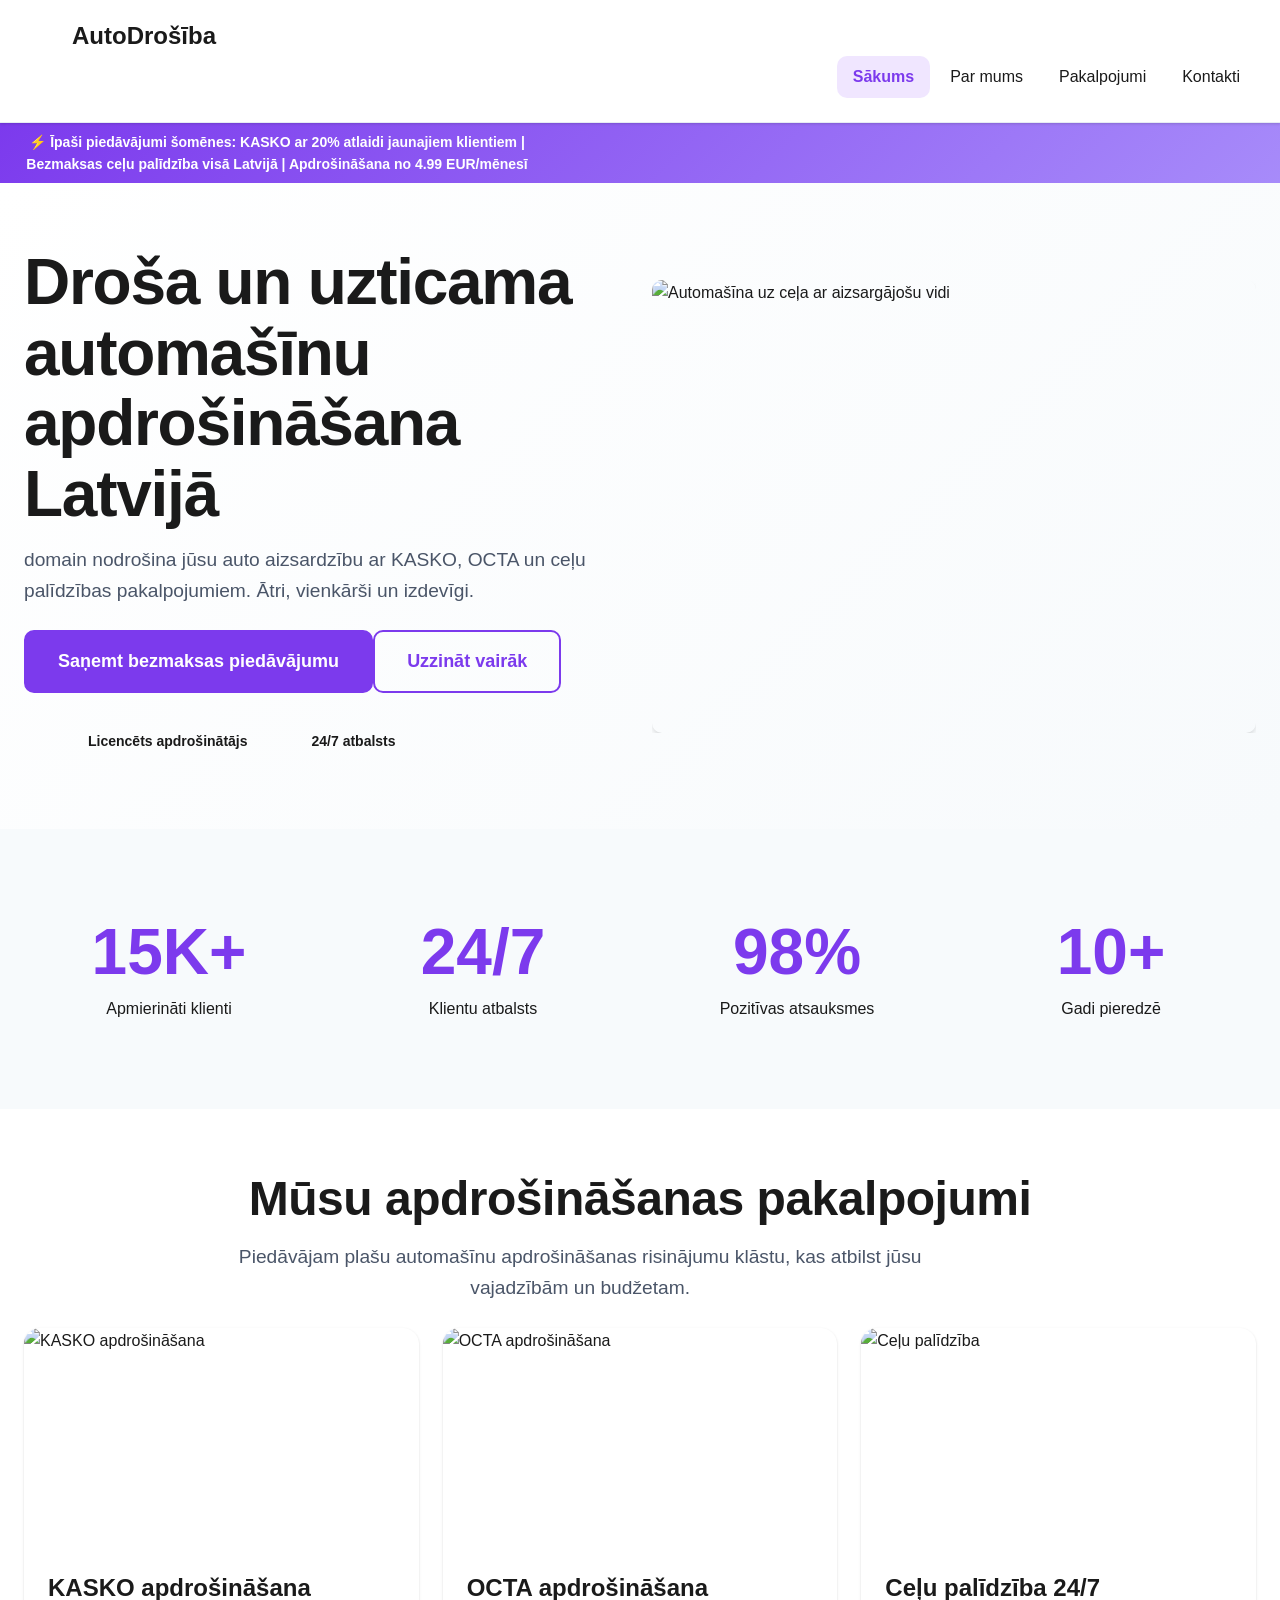
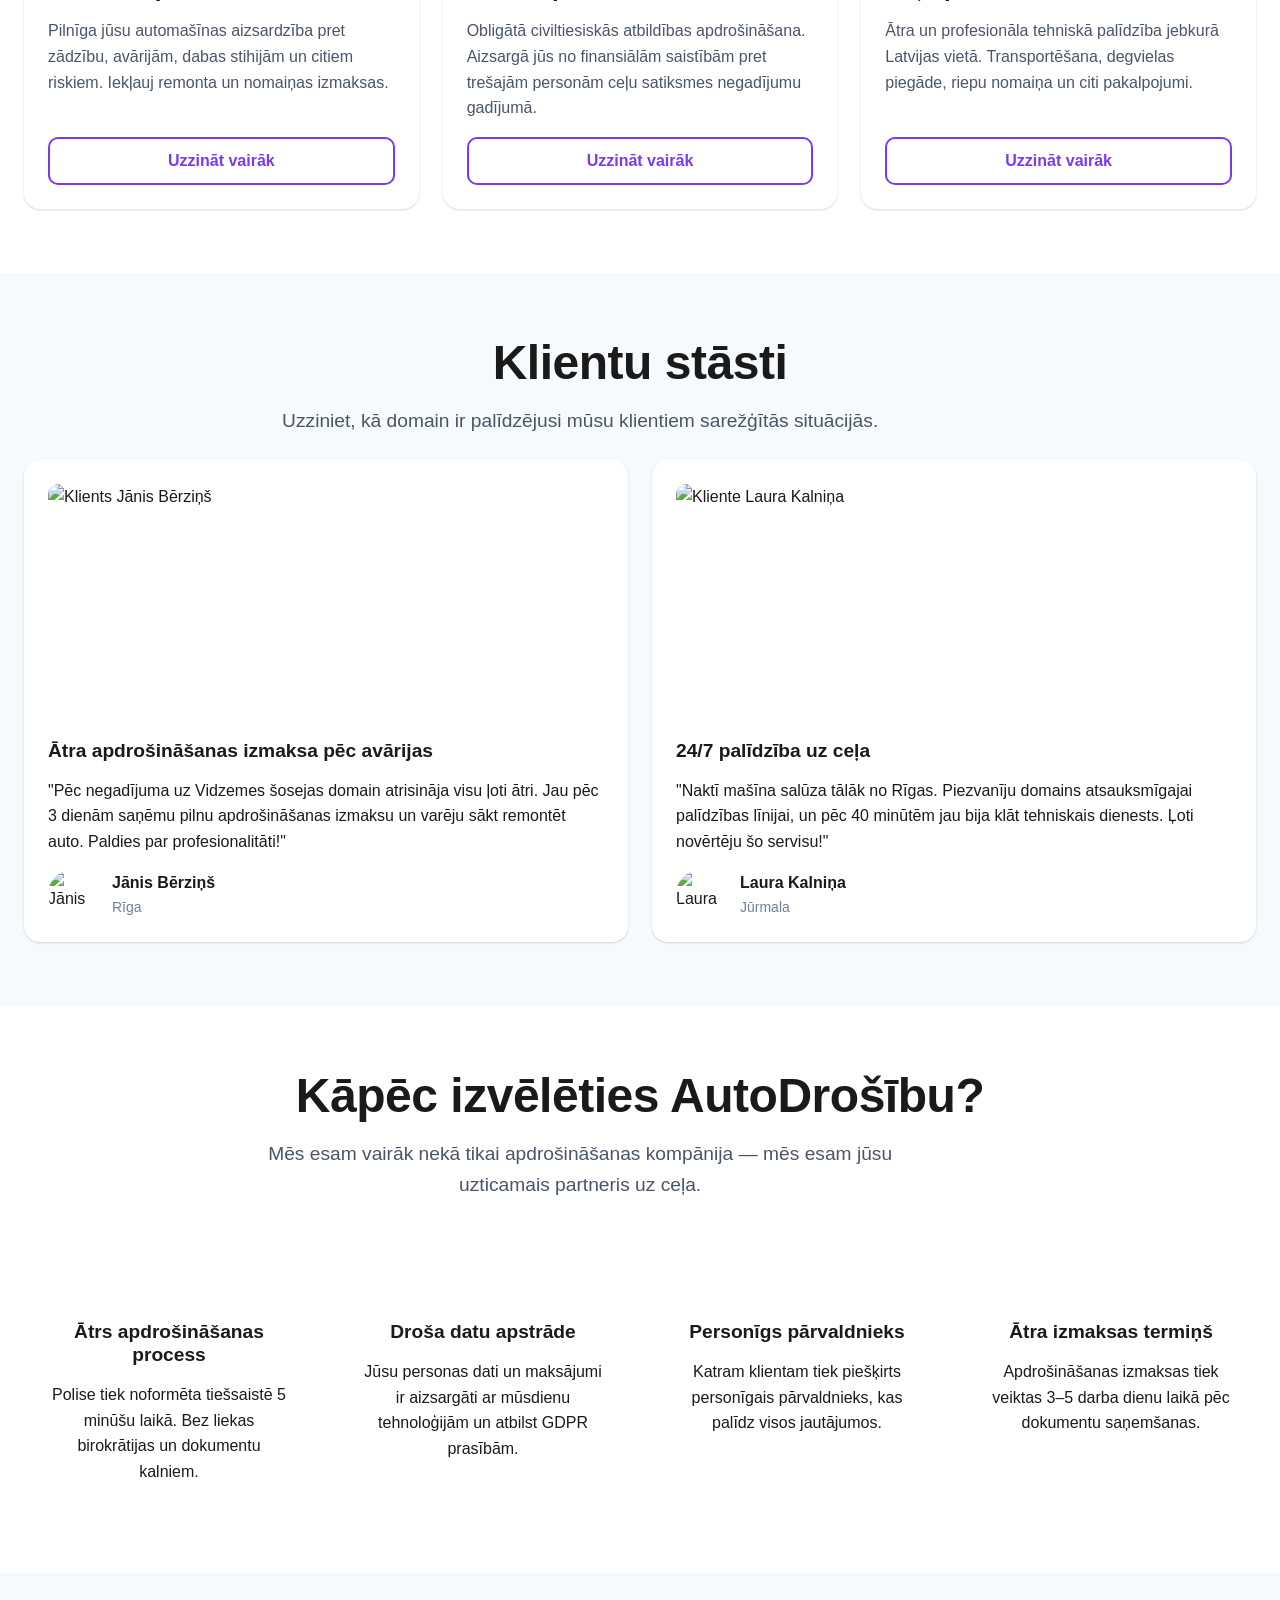
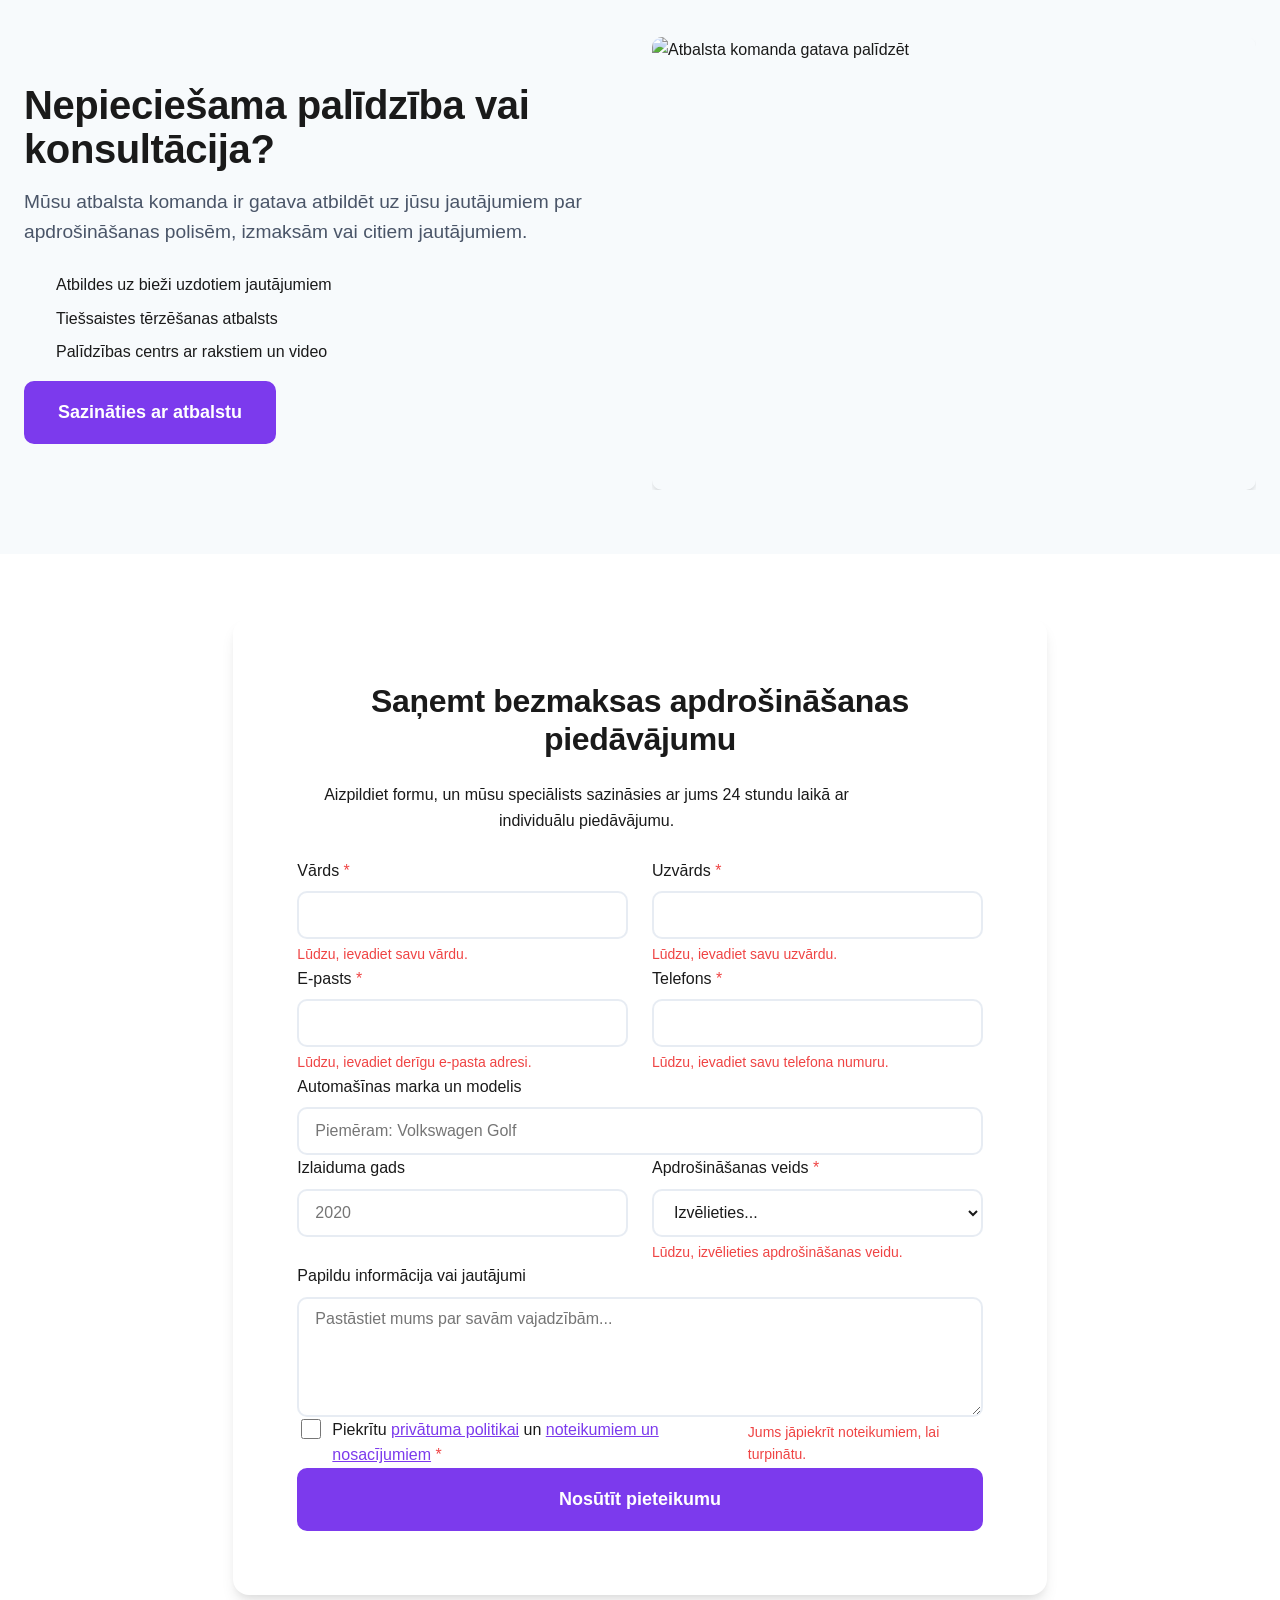
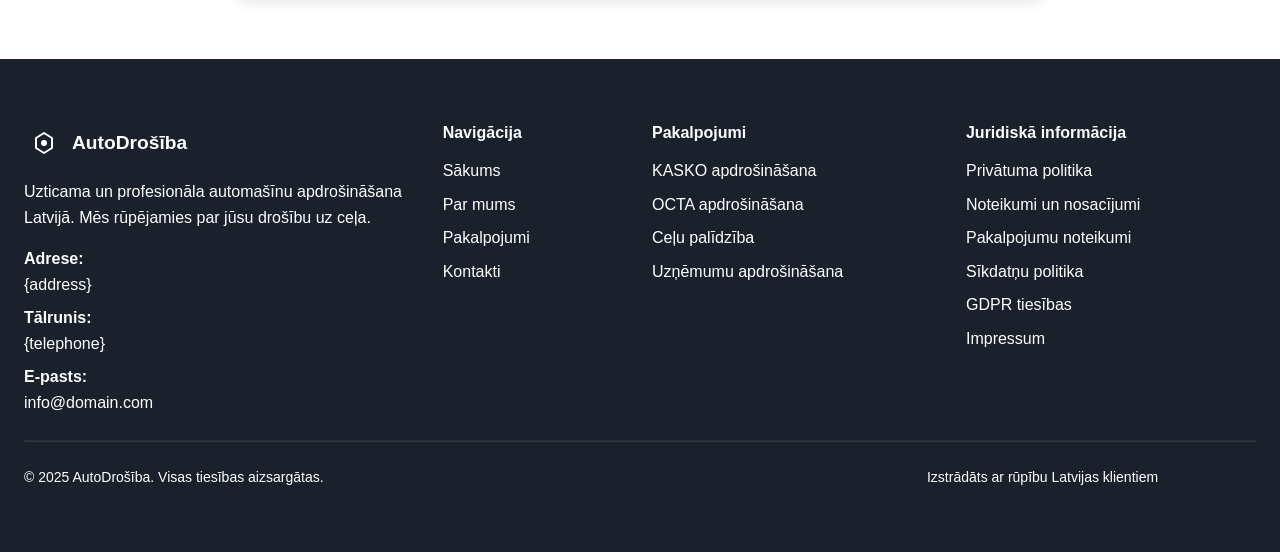
==== index.html @ 706413a0 "Initial commit: Batch msgbatch_0112CiEfnzhgPLQCDSbj4TGA results" ====
<!doctype html>
<html lang="lv">
 <head>
  <meta charset="UTF-8">
  <meta name="viewport" content="width=device-width, initial-scale=1.0">
  <title>domain - Automašīnu apdrošināšana Latvijā | Labākās cenas un aizsardzība</title>
  <meta name="description" content="domain piedāvā visaptverošu automašīnu apdrošināšanu Latvijā. KASKO, OCTA un ceļu palīdzība ar labākajiem nosacījumiem. Ātri un vienkārši.">
  <link rel="canonical" href="https://domain.com/">
  <meta property="og:title" content="domain - Automašīnu apdrošināšana Latvijā">
  <meta property="og:description" content="domain piedāvā visaptverošu automašīnu apdrošināšanu Latvijā. KASKO, OCTA un ceļu palīdzība ar labākajiem nosacījumiem.">
  <meta property="og:type" content="website">
  <meta property="og:url" content="https://domain.com/">
  <meta property="og:image" content="https://images.unsplash.com/photo-1449965408869-eaa3f722e40d?w=1200&amp;h=630&amp;fit=crop">
  <link rel="stylesheet" href="style.css">
  <link rel="icon" type="image/png" href="/favicon.png">
  <link rel="apple-touch-icon" href="/apple-touch-icon.png">
 </head>
 <body>
  <header>
   <nav class="navbar navbar-expand-md sticky-top bg-white border-bottom" aria-label="Galvenā navigācija">
    <div class="container-fluid">
     <a class="navbar-brand d-flex align-items-center" href="/"> 
      <svg width="40" height="40" viewBox="0 0 40 40" fill="none" xmlns="http://www.w3.org/2000/svg" aria-hidden="true">
       <rect width="40" height="40" rx="8" fill="var(--primary)" /> <path d="M20 10L28 15V25L20 30L12 25V15L20 10Z" stroke="white" stroke-width="2" stroke-linejoin="round" /> <circle cx="20" cy="20" r="3" fill="white" />
      </svg> 
      <span class="ms-2 fw-bold">AutoDrošība</span> 
     </a> <a href="#pieteikuma-forma" class="btn btn-primary d-md-none order-md-3 ms-2">Saņemt piedāvājumu</a>
     <button class="navbar-toggler" type="button" data-bs-toggle="collapse" data-bs-target="#navbarNav" aria-controls="navbarNav" aria-expanded="false" aria-label="Pārslēgt navigāciju"><span class="navbar-toggler-icon"></span></button>
     <div class="collapse navbar-collapse" id="navbarNav">
      <ul class="navbar-nav ms-auto">
       <li class="nav-item"><a class="nav-link" href="/" aria-current="page">Sākums</a></li>
       <li class="nav-item"><a class="nav-link" href="about.html">Par mums</a></li>
       <li class="nav-item"><a class="nav-link" href="services.html">Pakalpojumi</a></li>
       <li class="nav-item"><a class="nav-link" href="contact.html">Kontakti</a></li>
      </ul>
      <a href="#pieteikuma-forma" class="btn btn-primary ms-md-3 d-none d-md-inline-block">Saņemt piedāvājumu</a>
     </div>
    </div>
   </nav>
  </header>
  <main>
   <section class="promo-banner py-2 text-center">
    <div class="container-fluid">
     <div class="marquee-wrapper">
      <p class="mb-0 small fw-semibold">⚡ Īpaši piedāvājumi šomēnes: KASKO ar 20% atlaidi jaunajiem klientiem | Bezmaksas ceļu palīdzība visā Latvijā | Apdrošināšana no 4.99 EUR/mēnesī</p>
     </div>
    </div>
   </section>
   <section class="hero-section py-4 py-md-5">
    <div class="container">
     <div class="row align-items-center g-4">
      <div class="col-lg-6" data-aos="fade-right">
       <h1 class="display-4 fw-bold mb-3">Droša un uzticama automašīnu apdrošināšana Latvijā</h1>
       <p class="lead mb-4">domain nodrošina jūsu auto aizsardzību ar KASKO, OCTA un ceļu palīdzības pakalpojumiem. Ātri, vienkārši un izdevīgi.</p>
       <div class="d-flex flex-wrap gap-3">
        <a href="#pieteikuma-forma" class="btn btn-primary btn-lg">Saņemt bezmaksas piedāvājumu</a> <a href="services.html" class="btn btn-outline-primary btn-lg">Uzzināt vairāk</a>
       </div>
       <div class="mt-4 d-flex flex-wrap gap-4 align-items-center">
        <div class="trust-badge-item">
         <div class="ratio ratio-1x1 d-inline-block" style="width: 48px;">
          <svg viewBox="0 0 48 48" fill="none" xmlns="http://www.w3.org/2000/svg">
           <circle cx="24" cy="24" r="22" stroke="var(--accent)" stroke-width="3" /> <path d="M16 24L21 29L32 18" stroke="var(--accent)" stroke-width="3" stroke-linecap="round" stroke-linejoin="round" />
          </svg>
         </div>
         <span class="ms-2 small fw-semibold">Licencēts apdrošinātājs</span>
        </div>
        <div class="trust-badge-item">
         <div class="ratio ratio-1x1 d-inline-block" style="width: 48px;">
          <svg viewBox="0 0 48 48" fill="none" xmlns="http://www.w3.org/2000/svg">
           <rect x="10" y="14" width="28" height="20" rx="2" stroke="var(--accent)" stroke-width="3" /> <path d="M18 14V10C18 7.79086 19.7909 6 22 6H26C28.2091 6 30 7.79086 30 10V14" stroke="var(--accent)" stroke-width="3" /> <circle cx="24" cy="24" r="3" fill="var(--accent)" />
          </svg>
         </div>
         <span class="ms-2 small fw-semibold">24/7 atbalsts</span>
        </div>
       </div>
      </div>
      <div class="col-lg-6" data-aos="fade-left">
       <div class="ratio ratio-4x3">
        <img src="https://images.unsplash.com/photo-1449965408869-eaa3f722e40d?w=800&amp;h=600&amp;fit=crop&amp;q=80" alt="Automašīna uz ceļa ar aizsargājošu vidi" class="img-fluid rounded shadow" loading="eager" width="800" height="600">
       </div>
      </div>
     </div>
    </div>
   </section>
   <section class="trust-section py-4 py-md-5 bg-light">
    <div class="container">
     <div class="row text-center g-4">
      <div class="col-6 col-md-3" data-aos="fade-up" data-aos-delay="0">
       <div class="trust-stat">
        <div class="display-4 fw-bold text-primary mb-2">15K+</div>
        <p class="mb-0">Apmierināti klienti</p>
       </div>
      </div>
      <div class="col-6 col-md-3" data-aos="fade-up" data-aos-delay="100">
       <div class="trust-stat">
        <div class="display-4 fw-bold text-primary mb-2">24/7</div>
        <p class="mb-0">Klientu atbalsts</p>
       </div>
      </div>
      <div class="col-6 col-md-3" data-aos="fade-up" data-aos-delay="200">
       <div class="trust-stat">
        <div class="display-4 fw-bold text-primary mb-2">98%</div>
        <p class="mb-0">Pozitīvas atsauksmes</p>
       </div>
      </div>
      <div class="col-6 col-md-3" data-aos="fade-up" data-aos-delay="300">
       <div class="trust-stat">
        <div class="display-4 fw-bold text-primary mb-2">10+</div>
        <p class="mb-0">Gadi pieredzē</p>
       </div>
      </div>
     </div>
    </div>
   </section>
   <section class="services-overview py-4 py-md-5" id="pakalpojumi">
    <div class="container">
     <div class="row mb-4">
      <div class="col-lg-8 mx-auto text-center">
       <h2 class="display-5 fw-bold mb-3" data-aos="fade-up">Mūsu apdrošināšanas pakalpojumi</h2>
       <p class="lead" data-aos="fade-up" data-aos-delay="100">Piedāvājam plašu automašīnu apdrošināšanas risinājumu klāstu, kas atbilst jūsu vajadzībām un budžetam.</p>
      </div>
     </div>
     <div class="row g-4">
      <div class="col-md-6 col-lg-4" data-aos="fade-up" data-aos-delay="0">
       <div class="card h-100 d-flex flex-column border-0 shadow-sm">
        <div class="ratio ratio-16x9">
         <img src="https://images.unsplash.com/photo-1619642751034-765dfdf7c58e?w=600&amp;h=400&amp;fit=crop&amp;q=80" alt="KASKO apdrošināšana" class="card-img-top" loading="lazy" width="600" height="400">
        </div>
        <div class="card-body d-flex flex-column">
         <h3 class="h4 card-title mb-3">KASKO apdrošināšana</h3>
         <p class="card-text">Pilnīga jūsu automašīnas aizsardzība pret zādzību, avārijām, dabas stihijām un citiem riskiem. Iekļauj remonta un nomaiņas izmaksas.</p>
         <a href="services.html#kasko" class="btn btn-outline-primary mt-auto">Uzzināt vairāk</a>
        </div>
       </div>
      </div>
      <div class="col-md-6 col-lg-4" data-aos="fade-up" data-aos-delay="100">
       <div class="card h-100 d-flex flex-column border-0 shadow-sm">
        <div class="ratio ratio-16x9">
         <img src="https://images.unsplash.com/photo-1486496146582-9ffcd0b2b2b7?w=600&amp;h=400&amp;fit=crop&amp;q=80" alt="OCTA apdrošināšana" class="card-img-top" loading="lazy" width="600" height="400">
        </div>
        <div class="card-body d-flex flex-column">
         <h3 class="h4 card-title mb-3">OCTA apdrošināšana</h3>
         <p class="card-text">Obligātā civiltiesiskās atbildības apdrošināšana. Aizsargā jūs no finansiālām saistībām pret trešajām personām ceļu satiksmes negadījumu gadījumā.</p>
         <a href="services.html#octa" class="btn btn-outline-primary mt-auto">Uzzināt vairāk</a>
        </div>
       </div>
      </div>
      <div class="col-md-6 col-lg-4" data-aos="fade-up" data-aos-delay="200">
       <div class="card h-100 d-flex flex-column border-0 shadow-sm">
        <div class="ratio ratio-16x9">
         <img src="https://images.unsplash.com/photo-1527613426441-4da17471b66d?w=600&amp;h=400&amp;fit=crop&amp;q=80" alt="Ceļu palīdzība" class="card-img-top" loading="lazy" width="600" height="400">
        </div>
        <div class="card-body d-flex flex-column">
         <h3 class="h4 card-title mb-3">Ceļu palīdzība 24/7</h3>
         <p class="card-text">Ātra un profesionāla tehniskā palīdzība jebkurā Latvijas vietā. Transportēšana, degvielas piegāde, riepu nomaiņa un citi pakalpojumi.</p>
         <a href="services.html#roadside" class="btn btn-outline-primary mt-auto">Uzzināt vairāk</a>
        </div>
       </div>
      </div>
     </div>
    </div>
   </section>
   <section class="case-studies py-4 py-md-5 bg-light" id="gadijumu-petijumi">
    <div class="container">
     <div class="row mb-4">
      <div class="col-lg-8 mx-auto text-center">
       <h2 class="display-5 fw-bold mb-3" data-aos="fade-up">Klientu stāsti</h2>
       <p class="lead" data-aos="fade-up" data-aos-delay="100">Uzziniet, kā domain ir palīdzējusi mūsu klientiem sarežģītās situācijās.</p>
      </div>
     </div>
     <div class="row g-4">
      <div class="col-lg-6" data-aos="fade-right">
       <div class="card border-0 shadow-sm h-100">
        <div class="card-body p-4">
         <div class="ratio ratio-21x9 mb-3">
          <img src="https://images.unsplash.com/photo-1507003211169-0a1dd7228f2d?w=800&amp;h=400&amp;fit=crop&amp;q=80" alt="Klients Jānis Bērziņš" class="rounded" loading="lazy" width="800" height="400">
         </div>
         <h3 class="h5 mb-3">Ātra apdrošināšanas izmaksa pēc avārijas</h3>
         <p class="mb-3">"Pēc negadījuma uz Vidzemes šosejas domain atrisināja visu ļoti ātri. Jau pēc 3 dienām saņēmu pilnu apdrošināšanas izmaksu un varēju sākt remontēt auto. Paldies par profesionalitāti!"</p>
         <div class="d-flex align-items-center">
          <div class="ratio ratio-1x1 rounded-circle overflow-hidden" style="width: 48px; height: 48px;">
           <img src="https://i.pravatar.cc/150?img=12" alt="Jānis Bērziņš" loading="lazy" width="48" height="48">
          </div>
          <div class="ms-3">
           <div class="fw-semibold">Jānis Bērziņš</div>
           <div class="small text-muted">Rīga</div>
          </div>
         </div>
        </div>
       </div>
      </div>
      <div class="col-lg-6" data-aos="fade-left">
       <div class="card border-0 shadow-sm h-100">
        <div class="card-body p-4">
         <div class="ratio ratio-21x9 mb-3">
          <img src="https://images.unsplash.com/photo-1438761681033-6461ffad8d80?w=800&amp;h=400&amp;fit=crop&amp;q=80" alt="Kliente Laura Kalniņa" class="rounded" loading="lazy" width="800" height="400">
         </div>
         <h3 class="h5 mb-3">24/7 palīdzība uz ceļa</h3>
         <p class="mb-3">"Naktī mašīna salūza tālāk no Rīgas. Piezvanīju domains atsauksmīgajai palīdzības līnijai, un pēc 40 minūtēm jau bija klāt tehniskais dienests. Ļoti novērtēju šo servisu!"</p>
         <div class="d-flex align-items-center">
          <div class="ratio ratio-1x1 rounded-circle overflow-hidden" style="width: 48px; height: 48px;">
           <img src="https://i.pravatar.cc/150?img=45" alt="Laura Kalniņa" loading="lazy" width="48" height="48">
          </div>
          <div class="ms-3">
           <div class="fw-semibold">Laura Kalniņa</div>
           <div class="small text-muted">Jūrmala</div>
          </div>
         </div>
        </div>
       </div>
      </div>
     </div>
    </div>
   </section>
   <section class="benefits-section py-4 py-md-5">
    <div class="container">
     <div class="row mb-4">
      <div class="col-lg-8 mx-auto text-center">
       <h2 class="display-5 fw-bold mb-3" data-aos="fade-up">Kāpēc izvēlēties AutoDrošību?</h2>
       <p class="lead" data-aos="fade-up" data-aos-delay="100">Mēs esam vairāk nekā tikai apdrošināšanas kompānija — mēs esam jūsu uzticamais partneris uz ceļa.</p>
      </div>
     </div>
     <div class="row g-4">
      <div class="col-md-6 col-lg-3" data-aos="zoom-in" data-aos-delay="0">
       <div class="text-center p-4">
        <div class="ratio ratio-1x1 d-inline-block mb-3" style="width: 64px;">
         <svg viewBox="0 0 64 64" fill="none" xmlns="http://www.w3.org/2000/svg">
          <circle cx="32" cy="32" r="28" stroke="var(--primary)" stroke-width="4" /> <path d="M20 32L28 40L44 24" stroke="var(--primary)" stroke-width="4" stroke-linecap="round" stroke-linejoin="round" />
         </svg>
        </div>
        <h3 class="h5 mb-3">Ātrs apdrošināšanas process</h3>
        <p class="mb-0">Polise tiek noformēta tiešsaistē 5 minūšu laikā. Bez liekas birokrātijas un dokumentu kalniem.</p>
       </div>
      </div>
      <div class="col-md-6 col-lg-3" data-aos="zoom-in" data-aos-delay="100">
       <div class="text-center p-4">
        <div class="ratio ratio-1x1 d-inline-block mb-3" style="width: 64px;">
         <svg viewBox="0 0 64 64" fill="none" xmlns="http://www.w3.org/2000/svg">
          <rect x="12" y="20" width="40" height="28" rx="2" stroke="var(--primary)" stroke-width="4" /> <path d="M24 20V14C24 10.6863 26.6863 8 30 8H34C37.3137 8 40 10.6863 40 14V20" stroke="var(--primary)" stroke-width="4" /> <circle cx="32" cy="34" r="4" fill="var(--primary)" />
         </svg>
        </div>
        <h3 class="h5 mb-3">Droša datu apstrāde</h3>
        <p class="mb-0">Jūsu personas dati un maksājumi ir aizsargāti ar mūsdienu tehnoloģijām un atbilst GDPR prasībām.</p>
       </div>
      </div>
      <div class="col-md-6 col-lg-3" data-aos="zoom-in" data-aos-delay="200">
       <div class="text-center p-4">
        <div class="ratio ratio-1x1 d-inline-block mb-3" style="width: 64px;">
         <svg viewBox="0 0 64 64" fill="none" xmlns="http://www.w3.org/2000/svg">
          <circle cx="32" cy="20" r="12" stroke="var(--primary)" stroke-width="4" /> <path d="M12 52C12 41.5066 20.5066 33 31 33H33C43.4934 33 52 41.5066 52 52" stroke="var(--primary)" stroke-width="4" stroke-linecap="round" />
         </svg>
        </div>
        <h3 class="h5 mb-3">Personīgs pārvaldnieks</h3>
        <p class="mb-0">Katram klientam tiek piešķirts personīgais pārvaldnieks, kas palīdz visos jautājumos.</p>
       </div>
      </div>
      <div class="col-md-6 col-lg-3" data-aos="zoom-in" data-aos-delay="300">
       <div class="text-center p-4">
        <div class="ratio ratio-1x1 d-inline-block mb-3" style="width: 64px;">
         <svg viewBox="0 0 64 64" fill="none" xmlns="http://www.w3.org/2000/svg">
          <path d="M32 8V32L44 44" stroke="var(--primary)" stroke-width="4" stroke-linecap="round" stroke-linejoin="round" /> <circle cx="32" cy="32" r="24" stroke="var(--primary)" stroke-width="4" />
         </svg>
        </div>
        <h3 class="h5 mb-3">Ātra izmaksas termiņš</h3>
        <p class="mb-0">Apdrošināšanas izmaksas tiek veiktas 3–5 darba dienu laikā pēc dokumentu saņemšanas.</p>
       </div>
      </div>
     </div>
    </div>
   </section>
   <section class="help-center-cta py-4 py-md-5 bg-light">
    <div class="container">
     <div class="row align-items-center g-4">
      <div class="col-lg-6" data-aos="fade-right">
       <h2 class="display-6 fw-bold mb-3">Nepieciešama palīdzība vai konsultācija?</h2>
       <p class="lead mb-4">Mūsu atbalsta komanda ir gatava atbildēt uz jūsu jautājumiem par apdrošināšanas polisēm, izmaksām vai citiem jautājumiem.</p>
       <ul class="list-unstyled">
        <li class="mb-2 d-flex align-items-start">
         <svg width="24" height="24" viewBox="0 0 24 24" fill="none" class="flex-shrink-0 me-2" xmlns="http://www.w3.org/2000/svg">
          <circle cx="12" cy="12" r="10" stroke="var(--accent)" stroke-width="2" /> <path d="M8 12L11 15L16 9" stroke="var(--accent)" stroke-width="2" stroke-linecap="round" stroke-linejoin="round" />
         </svg>
         <span>Atbildes uz bieži uzdotiem jautājumiem</span>
        </li>
        <li class="mb-2 d-flex align-items-start">
         <svg width="24" height="24" viewBox="0 0 24 24" fill="none" class="flex-shrink-0 me-2" xmlns="http://www.w3.org/2000/svg">
          <circle cx="12" cy="12" r="10" stroke="var(--accent)" stroke-width="2" /> <path d="M8 12L11 15L16 9" stroke="var(--accent)" stroke-width="2" stroke-linecap="round" stroke-linejoin="round" />
         </svg>
         <span>Tiešsaistes tērzēšanas atbalsts</span>
        </li>
        <li class="mb-2 d-flex align-items-start">
         <svg width="24" height="24" viewBox="0 0 24 24" fill="none" class="flex-shrink-0 me-2" xmlns="http://www.w3.org/2000/svg">
          <circle cx="12" cy="12" r="10" stroke="var(--accent)" stroke-width="2" /> <path d="M8 12L11 15L16 9" stroke="var(--accent)" stroke-width="2" stroke-linecap="round" stroke-linejoin="round" />
         </svg>
         <span>Palīdzības centrs ar rakstiem un video</span>
        </li>
       </ul>
       <a href="contact.html" class="btn btn-primary btn-lg">Sazināties ar atbalstu</a>
      </div>
      <div class="col-lg-6" data-aos="fade-left">
       <div class="ratio ratio-4x3">
        <img src="https://images.unsplash.com/photo-1556742049-0cfed4f6a45d?w=800&amp;h=600&amp;fit=crop&amp;q=80" alt="Atbalsta komanda gatava palīdzēt" class="img-fluid rounded shadow" loading="lazy" width="800" height="600">
       </div>
      </div>
     </div>
    </div>
   </section>
   <section class="form-section py-4 py-md-5" id="pieteikuma-forma">
    <div class="container">
     <div class="row">
      <div class="col-lg-8 mx-auto">
       <div class="card border-0 shadow-lg" data-aos="zoom-in">
        <div class="card-body p-4 p-md-5">
         <h2 class="h3 text-center mb-4">Saņemt bezmaksas apdrošināšanas piedāvājumu</h2>
         <p class="text-center mb-4">Aizpildiet formu, un mūsu speciālists sazināsies ar jums 24 stundu laikā ar individuālu piedāvājumu.</p>
         <form id="contact-form" novalidate>
          <div class="row g-3">
           <div class="col-md-6">
            <label for="firstName" class="form-label">Vārds <span class="text-danger">*</span></label> <input type="text" class="form-control" id="firstName" name="firstName" required>
            <div class="invalid-feedback">Lūdzu, ievadiet savu vārdu.</div>
           </div>
           <div class="col-md-6">
            <label for="lastName" class="form-label">Uzvārds <span class="text-danger">*</span></label> <input type="text" class="form-control" id="lastName" name="lastName" required>
            <div class="invalid-feedback">Lūdzu, ievadiet savu uzvārdu.</div>
           </div>
           <div class="col-md-6">
            <label for="email" class="form-label">E-pasts <span class="text-danger">*</span></label> <input type="email" class="form-control" id="email" name="email" required>
            <div class="invalid-feedback">Lūdzu, ievadiet derīgu e-pasta adresi.</div>
           </div>
           <div class="col-md-6">
            <label for="phone" class="form-label">Telefons <span class="text-danger">*</span></label> <input type="tel" class="form-control" id="phone" name="phone" required>
            <div class="invalid-feedback">Lūdzu, ievadiet savu telefona numuru.</div>
           </div>
           <div class="col-12">
            <label for="carModel" class="form-label">Automašīnas marka un modelis</label> <input type="text" class="form-control" id="carModel" name="carModel" placeholder="Piemēram: Volkswagen Golf">
           </div>
           <div class="col-md-6">
            <label for="carYear" class="form-label">Izlaiduma gads</label> <input type="number" class="form-control" id="carYear" name="carYear" min="1900" max="2025" placeholder="2020">
           </div>
           <div class="col-md-6">
            <label for="insuranceType" class="form-label">Apdrošināšanas veids <span class="text-danger">*</span></label> <select class="form-select" id="insuranceType" name="insuranceType" required> <option value="" selected disabled>Izvēlieties...</option> <option value="kasko">KASKO</option> <option value="octa">OCTA</option> <option value="both">KASKO + OCTA</option> <option value="roadside">Ceļu palīdzība</option> </select>
            <div class="invalid-feedback">Lūdzu, izvēlieties apdrošināšanas veidu.</div>
           </div>
           <div class="col-12">
            <label for="message" class="form-label">Papildu informācija vai jautājumi</label> <textarea class="form-control" id="message" name="message" rows="4" placeholder="Pastāstiet mums par savām vajadzībām..."></textarea>
           </div>
           <div class="col-12">
            <div class="form-check">
             <input class="form-check-input" type="checkbox" id="consent" name="consent" required> <label class="form-check-label" for="consent"> Piekrītu <a href="privacy.html" target="_blank" class="text-decoration-underline">privātuma politikai</a> un <a href="terms_and_conditions.html" target="_blank" class="text-decoration-underline">noteikumiem un nosacījumiem</a> <span class="text-danger">*</span> </label>
             <div class="invalid-feedback">Jums jāpiekrīt noteikumiem, lai turpinātu.</div>
            </div>
           </div>
           <div class="col-12">
            <button type="submit" class="btn btn-primary btn-lg w-100">Nosūtīt pieteikumu</button>
           </div>
          </div>
         </form>
        </div>
       </div>
      </div>
     </div>
    </div>
   </section>
  </main>
  <footer class="footer py-4 py-md-5 bg-dark text-light">
   <div class="container">
    <div class="row g-4">
     <div class="col-lg-4">
      <div class="d-flex align-items-center mb-3">
       <svg width="40" height="40" viewBox="0 0 40 40" fill="none" xmlns="http://www.w3.org/2000/svg" aria-hidden="true">
        <rect width="40" height="40" rx="8" fill="var(--accent)" /> <path d="M20 10L28 15V25L20 30L12 25V15L20 10Z" stroke="white" stroke-width="2" stroke-linejoin="round" /> <circle cx="20" cy="20" r="3" fill="white" />
       </svg>
       <span class="ms-2 h5 mb-0 fw-bold">AutoDrošība</span>
      </div>
      <p class="mb-3">Uzticama un profesionāla automašīnu apdrošināšana Latvijā. Mēs rūpējamies par jūsu drošību uz ceļa.</p>
      <div class="mb-2">
       <strong>Adrese:</strong>
       <br>
       <span>{address}</span>
      </div>
      <div class="mb-2">
       <strong>Tālrunis:</strong>
       <br>
       <a href="tel:{telephone}" class="text-light text-decoration-none">{telephone}</a>
      </div>
      <div>
       <strong>E-pasts:</strong>
       <br>
       <a href="mailto:info@domain.com" class="text-light text-decoration-none">info@domain.com</a>
      </div>
     </div>
     <div class="col-6 col-lg-2">
      <h3 class="h6 fw-bold mb-3">Navigācija</h3>
      <ul class="list-unstyled">
       <li class="mb-2"><a href="/" class="text-light text-decoration-none">Sākums</a></li>
       <li class="mb-2"><a href="about.html" class="text-light text-decoration-none">Par mums</a></li>
       <li class="mb-2"><a href="services.html" class="text-light text-decoration-none">Pakalpojumi</a></li>
       <li class="mb-2"><a href="contact.html" class="text-light text-decoration-none">Kontakti</a></li>
      </ul>
     </div>
     <div class="col-6 col-lg-3">
      <h3 class="h6 fw-bold mb-3">Pakalpojumi</h3>
      <ul class="list-unstyled">
       <li class="mb-2"><a href="services.html#kasko" class="text-light text-decoration-none">KASKO apdrošināšana</a></li>
       <li class="mb-2"><a href="services.html#octa" class="text-light text-decoration-none">OCTA apdrošināšana</a></li>
       <li class="mb-2"><a href="services.html#roadside" class="text-light text-decoration-none">Ceļu palīdzība</a></li>
       <li class="mb-2"><a href="services.html#business" class="text-light text-decoration-none">Uzņēmumu apdrošināšana</a></li>
      </ul>
     </div>
     <div class="col-lg-3">
      <h3 class="h6 fw-bold mb-3">Juridiskā informācija</h3>
      <ul class="list-unstyled">
       <li class="mb-2"><a href="privacy.html" class="text-light text-decoration-none">Privātuma politika</a></li>
       <li class="mb-2"><a href="terms_and_conditions.html" class="text-light text-decoration-none">Noteikumi un nosacījumi</a></li>
       <li class="mb-2"><a href="terms_of_services.html" class="text-light text-decoration-none">Pakalpojumu noteikumi</a></li>
       <li class="mb-2"><a href="cookie_policy.html" class="text-light text-decoration-none">Sīkdatņu politika</a></li>
       <li class="mb-2"><a href="gdpr-rights.html" class="text-light text-decoration-none">GDPR tiesības</a></li>
       <li class="mb-2"><a href="impressum.html" class="text-light text-decoration-none">Impressum</a></li>
      </ul>
     </div>
    </div>
    <hr class="my-4 border-secondary">
    <div class="row">
     <div class="col-md-6 text-center text-md-start">
      <p class="mb-0 small">© 2025 AutoDrošība. Visas tiesības aizsargātas.</p>
     </div>
     <div class="col-md-6 text-center text-md-end">
      <p class="mb-0 small">Izstrādāts ar rūpību Latvijas klientiem</p>
     </div>
    </div>
   </div>
  </footer>
  <script src="script.js" defer></script>
 </body>
</html>
---- style.css ----
:root {
  --brand-primary: #1a1a1a;
  --brand-secondary: #f0e6ff;
  --brand-accent: #7c3aed;
  --brand-neon: #a78bfa;
  --color-text: #1a1a1a;
  --color-text-light: #4a5568;
  --color-text-muted: #718096;
  --color-bg: #ffffff;
  --color-bg-alt: #f7fafc;
  --color-bg-dark: #1a202c;
  --color-neutral-100: #f7fafc;
  --color-neutral-200: #edf2f7;
  --color-neutral-300: #e2e8f0;
  --color-neutral-700: #4a5568;
  --color-neutral-800: #2d3748;
  --color-neutral-900: #1a202c;
  --color-border: rgba(226, 232, 240, 0.8);
  --color-success: #10b981;
  --color-error: #ef4444;
  --color-warning: #f59e0b;
  --font-primary: 'Inter', -apple-system, BlinkMacSystemFont, 'Segoe UI', Roboto, 'Helvetica Neue', Arial, sans-serif;
  --font-secondary: 'Montserrat', -apple-system, BlinkMacSystemFont, 'Segoe UI', Roboto, sans-serif;
  --font-weight-normal: 400;
  --font-weight-medium: 500;
  --font-weight-semibold: 600;
  --font-weight-bold: 700;
  --space-xs: 0.25rem;
  --space-sm: 0.5rem;
  --space-md: 1rem;
  --space-lg: 1.5rem;
  --space-xl: 2rem;
  --space-2xl: 3rem;
  --space-3xl: 4rem;
  --space-4xl: 6rem;
  --border-radius-sm: 6px;
  --border-radius-md: 10px;
  --border-radius-lg: 16px;
  --border-radius-xl: 20px;
  --shadow-sm: 0 1px 3px 0 rgba(0, 0, 0, 0.1), 0 1px 2px 0 rgba(0, 0, 0, 0.06);
  --shadow-md: 0 4px 6px -1px rgba(0, 0, 0, 0.1), 0 2px 4px -1px rgba(0, 0, 0, 0.06);
  --shadow-lg: 0 10px 15px -3px rgba(0, 0, 0, 0.1), 0 4px 6px -2px rgba(0, 0, 0, 0.05);
  --shadow-xl: 0 20px 25px -5px rgba(0, 0, 0, 0.1), 0 10px 10px -5px rgba(0, 0, 0, 0.04);
  --transition-fast: 150ms cubic-bezier(0.4, 0, 0.2, 1);
  --transition-base: 300ms cubic-bezier(0.4, 0, 0.2, 1);
  --transition-slow: 500ms cubic-bezier(0.4, 0, 0.2, 1);
  --nav-h: 80px;
}

@media (prefers-reduced-motion: reduce) {
  *,
  *::before,
  *::after {
    animation-duration: 0.01ms !important;
    animation-iteration-count: 1 !important;
    transition-duration: 0.01ms !important;
    scroll-behavior: auto !important;
  }
}

*,
*::before,
*::after {
  box-sizing: border-box;
}

html {
  max-width: 100%;
  overflow-x: hidden;
  scroll-behavior: smooth;
  font-size: 16px;
}

html:focus-within {
  scroll-behavior: smooth;
}

body {
  max-width: 100%;
  overflow-x: hidden;
  margin: 0;
  font-family: var(--font-primary);
  font-size: 1rem;
  font-weight: var(--font-weight-normal);
  line-height: 1.6;
  color: var(--color-text);
  background-color: var(--color-bg);
  -webkit-font-smoothing: antialiased;
  -moz-osx-font-smoothing: grayscale;
}

img,
svg,
video,
picture {
  max-width: 100%;
  height: auto;
  display: block;
}

img {
  border-style: none;
}

.ratio {
  position: relative;
  width: 100%;
  overflow: hidden;
}

.ratio::before {
  display: block;
  padding-top: var(--bs-aspect-ratio);
  content: "";
}

.ratio > * {
  position: absolute;
  top: 0;
  left: 0;
  width: 100%;
  height: 100%;
  object-fit: cover;
}

.ratio-1x1 {
  --bs-aspect-ratio: 100%;
  width: 48px;
  height: 48px;
}

.ratio-4x3 {
  --bs-aspect-ratio: 75%;
}

.ratio-16x9 {
  --bs-aspect-ratio: 56.25%;
}

.ratio-21x9 {
  --bs-aspect-ratio: 42.857%;
}

.row {
  display: flex;
  flex-wrap: wrap;
  margin-left: calc(var(--space-lg) * -0.5);
  margin-right: calc(var(--space-lg) * -0.5);
}

.row > * {
  padding-left: calc(var(--space-lg) * 0.5);
  padding-right: calc(var(--space-lg) * 0.5);
}

[class*="col"] {
  min-width: 0;
  flex-shrink: 0;
  width: 100%;
}

.col-6 {
  flex: 0 0 auto;
  width: 50%;
}

.col-12 {
  flex: 0 0 auto;
  width: 100%;
}

@media (min-width: 576px) {
  .col-sm-6 {
    flex: 0 0 auto;
    width: 50%;
  }
}

@media (min-width: 768px) {
  .col-md-3 {
    flex: 0 0 auto;
    width: 25%;
  }
  
  .col-md-4 {
    flex: 0 0 auto;
    width: 33.333%;
  }
  
  .col-md-6 {
    flex: 0 0 auto;
    width: 50%;
  }
  
  .col-md-8 {
    flex: 0 0 auto;
    width: 66.666%;
  }
}

@media (min-width: 992px) {
  .col-lg-2 {
    flex: 0 0 auto;
    width: 16.666%;
  }
  
  .col-lg-3 {
    flex: 0 0 auto;
    width: 25%;
  }
  
  .col-lg-4 {
    flex: 0 0 auto;
    width: 33.333%;
  }
  
  .col-lg-6 {
    flex: 0 0 auto;
    width: 50%;
  }
  
  .col-lg-8 {
    flex: 0 0 auto;
    width: 66.666%;
  }
  
  .col-lg-10 {
    flex: 0 0 auto;
    width: 83.333%;
  }
}

@media (min-width: 1200px) {
  .col-xl-8 {
    flex: 0 0 auto;
    width: 66.666%;
  }
  
  .col-xl-9 {
    flex: 0 0 auto;
    width: 75%;
  }
}

h1,
h2,
h3,
h4,
h5,
h6 {
  margin-top: 0;
  margin-bottom: var(--space-md);
  font-family: var(--font-secondary);
  font-weight: var(--font-weight-bold);
  line-height: 1.2;
  color: var(--brand-primary);
}

h1 {
  font-size: clamp(2rem, 4vw, 3.5rem);
  letter-spacing: -0.02em;
}

h2 {
  font-size: clamp(1.75rem, 3vw, 2.5rem);
  letter-spacing: -0.01em;
}

h3 {
  font-size: clamp(1.5rem, 2.5vw, 2rem);
}

h4 {
  font-size: clamp(1.25rem, 2vw, 1.5rem);
}

h5 {
  font-size: clamp(1.125rem, 1.5vw, 1.25rem);
}

h6 {
  font-size: clamp(1rem, 1.25vw, 1.125rem);
}

.display-4 {
  font-size: clamp(2.5rem, 5vw, 4rem);
  font-weight: var(--font-weight-bold);
  line-height: 1.1;
}

.display-5 {
  font-size: clamp(2rem, 4vw, 3rem);
  font-weight: var(--font-weight-bold);
  line-height: 1.1;
}

.display-6 {
  font-size: clamp(1.75rem, 3.5vw, 2.5rem);
  font-weight: var(--font-weight-bold);
  line-height: 1.1;
}

.h1 { font-size: clamp(2rem, 4vw, 3.5rem); }
.h2 { font-size: clamp(1.75rem, 3vw, 2.5rem); }
.h3 { font-size: clamp(1.5rem, 2.5vw, 2rem); }
.h4 { font-size: clamp(1.25rem, 2vw, 1.5rem); }
.h5 { font-size: clamp(1.125rem, 1.5vw, 1.25rem); }
.h6 { font-size: clamp(1rem, 1.25vw, 1.125rem); }

p {
  max-width: 65ch;
  margin-top: 0;
  margin-bottom: var(--space-md);
}

p:last-child {
  margin-bottom: 0;
}

.lead {
  font-size: clamp(1.125rem, 1.5vw, 1.25rem);
  font-weight: var(--font-weight-normal);
  line-height: 1.6;
  color: var(--color-text-light);
}

a {
  color: var(--brand-accent);
  text-decoration: none;
  transition: color var(--transition-fast);
}

a:hover,
a:focus {
  color: var(--brand-primary);
  text-decoration: underline;
}

a:focus {
  outline: 2px solid var(--brand-accent);
  outline-offset: 2px;
}

a:focus:not(:focus-visible) {
  outline: none;
}

button:focus,
input:focus,
textarea:focus,
select:focus {
  outline: 2px solid var(--brand-accent);
  outline-offset: 2px;
}

button:focus:not(:focus-visible),
input:focus:not(:focus-visible),
textarea:focus:not(:focus-visible),
select:focus:not(:focus-visible) {
  outline: none;
}

ul,
ol {
  max-width: 65ch;
  margin-top: 0;
  margin-bottom: var(--space-md);
  padding-left: var(--space-xl);
}

ul:last-child,
ol:last-child {
  margin-bottom: 0;
}

.list-unstyled {
  padding-left: 0;
  list-style: none;
}

li {
  margin-bottom: var(--space-sm);
}

li:last-child {
  margin-bottom: 0;
}

section {
  scroll-margin-top: var(--nav-h);
}

.container,
.container-fluid {
  width: 100%;
  padding-left: var(--space-md);
  padding-right: var(--space-md);
  margin-left: auto;
  margin-right: auto;
}

.container {
  max-width: 1280px;
}

@media (min-width: 768px) {
  .container,
  .container-fluid {
    padding-left: var(--space-lg);
    padding-right: var(--space-lg);
  }
}

@media (min-width: 1400px) {
  .container {
    max-width: 1320px;
  }
}

.navbar {
  position: sticky;
  top: 0;
  z-index: 1030;
  background-color: var(--color-bg);
  border-bottom: 1px solid var(--color-border);
  box-shadow: var(--shadow-sm);
  transition: box-shadow var(--transition-base);
  min-height: var(--nav-h);
}

.navbar .container-fluid {
  display: flex;
  flex-wrap: wrap;
  align-items: center;
  justify-content: space-between;
  padding-top: var(--space-md);
  padding-bottom: var(--space-md);
}

.navbar-brand {
  font-family: var(--font-secondary);
  font-size: clamp(1.25rem, 2vw, 1.5rem);
  font-weight: var(--font-weight-bold);
  color: var(--brand-primary);
  text-decoration: none;
  display: flex;
  align-items: center;
  transition: color var(--transition-fast);
}

.navbar-brand:hover,
.navbar-brand:focus {
  color: var(--brand-accent);
}

.navbar-toggler {
  display: inline-flex;
  align-items: center;
  justify-content: center;
  width: 48px;
  height: 48px;
  padding: 0;
  border: 2px solid var(--color-border);
  background-color: transparent;
  border-radius: var(--border-radius-md);
  cursor: pointer;
  transition: all var(--transition-fast);
}

.navbar-toggler:hover {
  background-color: var(--color-bg-alt);
  border-color: var(--brand-accent);
}

.navbar-toggler:focus {
  box-shadow: 0 0 0 3px rgba(124, 58, 237, 0.2);
  border-color: var(--brand-accent);
}

.navbar-toggler-icon {
  display: block;
  width: 24px;
  height: 2px;
  background-color: var(--brand-primary);
  position: relative;
  transition: background-color var(--transition-fast);
}

.navbar-toggler-icon::before,
.navbar-toggler-icon::after {
  content: '';
  display: block;
  width: 24px;
  height: 2px;
  background-color: var(--brand-primary);
  position: absolute;
  left: 0;
  transition: transform var(--transition-base);
}

.navbar-toggler-icon::before {
  top: -8px;
}

.navbar-toggler-icon::after {
  bottom: -8px;
}

.navbar-collapse {
  flex-basis: 100%;
  flex-grow: 1;
  align-items: center;
}

.navbar-collapse.collapse:not(.show) {
  display: none;
}

.navbar-nav {
  display: flex;
  flex-direction: column;
  padding-left: 0;
  margin-bottom: 0;
  list-style: none;
  gap: var(--space-xs);
  margin-top: var(--space-md);
}

.nav-item {
  display: block;
}

.nav-link {
  display: block;
  font-family: var(--font-secondary);
  font-weight: var(--font-weight-medium);
  font-size: 1rem;
  color: var(--color-text);
  text-decoration: none;
  padding: var(--space-sm) var(--space-md);
  border-radius: var(--border-radius-md);
  transition: all var(--transition-fast);
}

.nav-link:hover,
.nav-link:focus {
  background-color: var(--color-bg-alt);
  color: var(--brand-accent);
}

.nav-link[aria-current="page"],
.nav-link.active {
  background-color: var(--brand-secondary);
  color: var(--brand-accent);
  font-weight: var(--font-weight-semibold);
}

@media (min-width: 768px) {
  .navbar-toggler {
    display: none;
  }
  
  .navbar-collapse {
    display: flex !important;
    flex-basis: auto;
  }
  
  .navbar-nav {
    flex-direction: row;
    margin-top: 0;
    gap: var(--space-xs);
  }
  
  .ms-auto {
    margin-left: auto;
  }
  
  .d-md-none {
    display: none !important;
  }
  
  .d-md-inline-block {
    display: inline-block !important;
  }
  
  .ms-md-3 {
    margin-left: var(--space-md) !important;
  }
  
  .order-md-3 {
    order: 3;
  }
}

.btn {
  display: inline-flex;
  align-items: center;
  justify-content: center;
  gap: var(--space-sm);
  min-height: 48px;
  padding: var(--space-sm) var(--space-lg);
  font-family: var(--font-secondary);
  font-size: 1rem;
  font-weight: var(--font-weight-semibold);
  line-height: 1.5;
  text-align: center;
  text-decoration: none;
  white-space: nowrap;
  vertical-align: middle;
  cursor: pointer;
  user-select: none;
  border: 2px solid transparent;
  border-radius: var(--border-radius-md);
  transition: all var(--transition-fast);
}

.btn:focus {
  outline: none;
  box-shadow: 0 0 0 3px rgba(124, 58, 237, 0.3);
}

.btn:hover {
  transform: translateY(-2px);
  box-shadow: var(--shadow-lg);
}

.btn:active {
  transform: translateY(0);
}

.btn-primary {
  background-color: var(--brand-accent);
  color: var(--color-bg);
  border-color: var(--brand-accent);
}

.btn-primary:hover {
  background-color: #6d28d9;
  border-color: #6d28d9;
  color: var(--color-bg);
}

.btn-outline-primary {
  background-color: transparent;
  color: var(--brand-accent);
  border-color: var(--brand-accent);
}

.btn-outline-primary:hover {
  background-color: var(--brand-accent);
  color: var(--color-bg);
  border-color: var(--brand-accent);
}

.btn-light {
  background-color: var(--color-bg);
  color: var(--brand-accent);
  border-color: var(--color-bg);
}

.btn-light:hover {
  background-color: var(--brand-secondary);
  color: var(--brand-accent);
  border-color: var(--brand-secondary);
}

.btn-lg {
  min-height: 56px;
  padding: var(--space-md) var(--space-xl);
  font-size: 1.125rem;
}

.w-100 {
  width: 100%;
}

@media (max-width: 767px) {
  .btn:not(.btn-lg) {
    min-height: 48px;
    padding: var(--space-sm) var(--space-md);
  }
}

.card {
  display: flex;
  flex-direction: column;
  height: 100%;
  background-color: var(--color-bg);
  border: 1px solid var(--color-border);
  border-radius: var(--border-radius-lg);
  overflow: hidden;
  transition: all var(--transition-base);
}

.card:hover {
  box-shadow: var(--shadow-xl);
  transform: translateY(-4px);
}

.card-img-top {
  width: 100%;
  height: 100%;
  object-fit: cover;
}

.card-body {
  display: flex;
  flex-direction: column;
  flex-grow: 1;
  padding: var(--space-lg);
}

.card-title {
  margin-top: 0;
  margin-bottom: var(--space-sm);
  font-family: var(--font-secondary);
  font-weight: var(--font-weight-semibold);
  color: var(--brand-primary);
}

.card-text {
  margin-bottom: var(--space-md);
  color: var(--color-text-light);
  flex-grow: 1;
}

.form-label {
  display: block;
  margin-bottom: var(--space-sm);
  font-weight: var(--font-weight-medium);
  color: var(--color-text);
}

.form-control,
.form-select {
  display: block;
  width: 100%;
  min-height: 48px;
  padding: var(--space-sm) var(--space-md);
  font-family: var(--font-primary);
  font-size: 1rem;
  line-height: 1.5;
  color: var(--color-text);
  background-color: var(--color-bg);
  border: 2px solid var(--color-border);
  border-radius: var(--border-radius-md);
  transition: all var(--transition-fast);
}

.form-control:focus,
.form-select:focus {
  border-color: var(--brand-accent);
  box-shadow: 0 0 0 3px rgba(124, 58, 237, 0.1);
  outline: none;
}

.form-control.is-invalid,
.form-select.is-invalid {
  border-color: var(--color-error);
}

.form-control.is-invalid:focus,
.form-select.is-invalid:focus {
  box-shadow: 0 0 0 3px rgba(239, 68, 68, 0.1);
}

textarea.form-control {
  min-height: 120px;
  resize: vertical;
}

.form-check {
  display: flex;
  align-items: flex-start;
  gap: var(--space-sm);
  min-height: 24px;
  padding-left: 0;
}

.form-check-input {
  flex-shrink: 0;
  width: 20px;
  height: 20px;
  margin-top: 2px;
  vertical-align: top;
  background-color: var(--color-bg);
  border: 2px solid var(--color-border);
  border-radius: var(--border-radius-sm);
  cursor: pointer;
  transition: all var(--transition-fast);
}

.form-check-input:checked {
  background-color: var(--brand-accent);
  border-color: var(--brand-accent);
}

.form-check-input:focus {
  border-color: var(--brand-accent);
  box-shadow: 0 0 0 3px rgba(124, 58, 237, 0.1);
  outline: none;
}

.form-check-label {
  display: block;
  cursor: pointer;
}

.invalid-feedback {
  display: block;
  margin-top: var(--space-xs);
  font-size: 0.875rem;
  color: var(--color-error);
}

.text-danger {
  color: var(--color-error) !important;
}

.promo-banner {
  background: linear-gradient(135deg, var(--brand-accent) 0%, var(--brand-neon) 100%);
  color: var(--color-bg);
}

.marquee-wrapper {
  overflow: hidden;
}

.hero-section {
  padding: var(--space-3xl) 0;
  background: linear-gradient(135deg, var(--color-bg) 0%, var(--color-bg-alt) 100%);
}

.trust-section {
  padding: var(--space-3xl) 0;
}

.trust-stat {
  padding: var(--space-lg);
}

.trust-badge-item {
  display: flex;
  align-items: center;
  gap: var(--space-sm);
}

.services-overview,
.case-studies,
.benefits-section,
.help-center-cta,
.form-section {
  padding: var(--space-3xl) 0;
}

.bg-light {
  background-color: var(--color-bg-alt) !important;
}

.bg-white {
  background-color: var(--color-bg) !important;
}

.bg-dark {
  background-color: var(--color-bg-dark) !important;
}

.bg-primary {
  background-color: var(--brand-accent) !important;
  color: var(--color-bg) !important;
}

.text-primary {
  color: var(--brand-accent) !important;
}

.text-light {
  color: var(--color-bg) !important;
}

.text-white {
  color: var(--color-bg) !important;
}

.text-muted {
  color: var(--color-text-muted) !important;
}

.text-center {
  text-align: center !important;
}

.text-decoration-none {
  text-decoration: none !important;
}

.text-decoration-underline {
  text-decoration: underline !important;
}

.footer {
  background-color: var(--color-bg-dark);
  color: var(--color-neutral-200);
  padding: var(--space-3xl) 0 var(--space-xl);
}

.footer a {
  color: var(--color-neutral-200);
  text-decoration: none;
  transition: color var(--transition-fast);
}

.footer a:hover,
.footer a:focus {
  color: var(--brand-neon);
  text-decoration: underline;
}

.footer h1,
.footer h2,
.footer h3,
.footer h4,
.footer h5,
.footer h6 {
  color: var(--color-bg);
}

.border-bottom {
  border-bottom: 1px solid var(--color-border) !important;
}

.border-0 {
  border: 0 !important;
}

.border-secondary {
  border-color: rgba(255, 255, 255, 0.1) !important;
}

.rounded {
  border-radius: var(--border-radius-md) !important;
}

.rounded-3 {
  border-radius: var(--border-radius-lg) !important;
}

.rounded-circle {
  border-radius: 50% !important;
}

.shadow {
  box-shadow: var(--shadow-md) !important;
}

.shadow-sm {
  box-shadow: var(--shadow-sm) !important;
}

.shadow-lg {
  box-shadow: var(--shadow-lg) !important;
}

.overflow-hidden {
  overflow: hidden !important;
}

.d-flex {
  display: flex !important;
}

.d-inline-block {
  display: inline-block !important;
}

.d-block {
  display: block !important;
}

.d-none {
  display: none !important;
}

.flex-column {
  flex-direction: column !important;
}

.flex-wrap {
  flex-wrap: wrap !important;
}

.align-items-start {
  align-items: flex-start !important;
}

.align-items-center {
  align-items: center !important;
}

.align-items-end {
  align-items: flex-end !important;
}

.justify-content-center {
  justify-content: center !important;
}

.justify-content-between {
  justify-content: space-between !important;
}

.flex-shrink-0 {
  flex-shrink: 0 !important;
}

.mx-auto {
  margin-left: auto !important;
  margin-right: auto !important;
}

.ms-2 {
  margin-left: var(--space-sm) !important;
}

.ms-3 {
  margin-left: var(--space-md) !important;
}

.me-2 {
  margin-right: var(--space-sm) !important;
}

.mt-auto {
  margin-top: auto !important;
}

.mt-2 {
  margin-top: var(--space-sm) !important;
}

.mt-3 {
  margin-top: var(--space-md) !important;
}

.mt-4 {
  margin-top: var(--space-lg) !important;
}

.mt-5 {
  margin-top: var(--space-xl) !important;
}

.mb-0 {
  margin-bottom: 0 !important;
}

.mb-2 {
  margin-bottom: var(--space-sm) !important;
}

.mb-3 {
  margin-bottom: var(--space-md) !important;
}

.mb-4 {
  margin-bottom: var(--space-lg) !important;
}

.mb-5 {
  margin-bottom: var(--space-xl) !important;
}

.p-4 {
  padding: var(--space-lg) !important;
}

.py-2 {
  padding-top: var(--space-sm) !important;
  padding-bottom: var(--space-sm) !important;
}

.py-3 {
  padding-top: var(--space-md) !important;
  padding-bottom: var(--space-md) !important;
}

.py-4 {
  padding-top: var(--space-xl) !important;
  padding-bottom: var(--space-xl) !important;
}

.py-5 {
  padding-top: var(--space-2xl) !important;
  padding-bottom: var(--space-2xl) !important;
}

.px-4 {
  padding-left: var(--space-lg) !important;
  padding-right: var(--space-lg) !important;
}

.my-4 {
  margin-top: var(--space-lg) !important;
  margin-bottom: var(--space-lg) !important;
}

.fw-bold {
  font-weight: var(--font-weight-bold) !important;
}

.fw-semibold {
  font-weight: var(--font-weight-semibold) !important;
}

.small {
  font-size: 0.875rem;
}

.h-100 {
  height: 100% !important;
}

.sticky-top {
  position: sticky;
  top: 0;
  z-index: 1020;
}

.breadcrumb {
  display: flex;
  flex-wrap: wrap;
  padding: var(--space-md) 0;
  margin-bottom: 0;
  list-style: none;
  background-color: transparent;
}

.breadcrumb-item {
  font-size: 0.9375rem;
}

.breadcrumb-item + .breadcrumb-item::before {
  display: inline-block;
  padding-right: var(--space-sm);
  padding-left: var(--space-sm);
  color: var(--color-text-muted);
  content: '/';
}

.breadcrumb-item a {
  color: var(--color-text-light);
  text-decoration: none;
}

.breadcrumb-item a:hover {
  color: var(--brand-accent);
  text-decoration: underline;
}

.breadcrumb-item.active {
  color: var(--color-text);
}

.alert {
  padding: var(--space-md);
  border-radius: var(--border-radius-md);
  margin-bottom: var(--space-md);
  border: 1px solid transparent;
}

.alert-success {
  background-color: rgba(16, 185, 129, 0.1);
  border-color: var(--color-success);
  color: var(--color-success);
}

.alert-danger {
  background-color: rgba(239, 68, 68, 0.1);
  border-color: var(--color-error);
  color: var(--color-error);
}

.alert-warning {
  background-color: rgba(245, 158, 11, 0.1);
  border-color: var(--color-warning);
  color: var(--color-warning);
}

.alert-info {
  background-color: rgba(124, 58, 237, 0.1);
  border-color: var(--brand-accent);
  color: var(--brand-accent);
}

.accordion {
  margin-bottom: var(--space-md);
}

.accordion-item {
  background-color: var(--color-bg);
  border: 1px solid var(--color-border);
  border-radius: var(--border-radius-lg);
  margin-bottom: var(--space-md);
  overflow: hidden;
}

.accordion-header {
  margin-bottom: 0;
}

.accordion-button {
  width: 100%;
  padding: var(--space-md) var(--space-lg);
  font-size: 1rem;
  font-weight: var(--font-weight-semibold);
  text-align: left;
  background-color: var(--color-bg);
  border: none;
  cursor: pointer;
  transition: background-color var(--transition-fast);
}

.accordion-button:hover {
  background-color: var(--color-bg-alt);
}

.accordion-button:focus {
  box-shadow: 0 0 0 3px rgba(124, 58, 237, 0.1);
  outline: none;
}

.accordion-button:not(.collapsed) {
  background-color: var(--brand-secondary);
  color: var(--brand-accent);
}

.accordion-collapse {
  overflow: hidden;
  transition: height var(--transition-base);
}

.accordion-collapse.collapse:not(.show) {
  display: none;
}

.accordion-body {
  padding: var(--space-md) var(--space-lg);
}

.table-responsive {
  overflow-x: auto;
  -webkit-overflow-scrolling: touch;
}

.table {
  width: 100%;
  margin-bottom: var(--space-md);
  color: var(--color-text);
  border-collapse: collapse;
}

.table-bordered {
  border: 1px solid var(--color-border);
}

.table-bordered th,
.table-bordered td {
  border: 1px solid var(--color-border);
  padding: var(--space-sm) var(--space-md);
}

.list-group {
  display: flex;
  flex-direction: column;
  padding-left: 0;
  margin-bottom: 0;
}

.list-group-item {
  position: relative;
  display: block;
  padding: var(--space-md) var(--space-lg);
  color: var(--color-text);
  text-decoration: none;
  background-color: var(--color-bg);
  border: 1px solid var(--color-border);
}

.list-group-item:first-child {
  border-top-left-radius: var(--border-radius-md);
  border-top-right-radius: var(--border-radius-md);
}

.list-group-item:last-child {
  border-bottom-left-radius: var(--border-radius-md);
  border-bottom-right-radius: var(--border-radius-md);
}

.list-group-item + .list-group-item {
  border-top-width: 0;
}

.list-group-item-action:hover {
  background-color: var(--color-bg-alt);
}

.contact-info-box,
.legal-content,
.privacy-content {
  max-width: 100%;
}

.contact-info-box {
  padding: var(--space-lg);
  background-color: var(--color-bg-alt);
  border-radius: var(--border-radius-lg);
  border: 1px solid var(--color-border);
}

.feature-badge,
.stat-item {
  display: flex;
  align-items: center;
  gap: var(--space-sm);
}

@media (max-width: 767px) {
  .py-4 {
    padding-top: var(--space-xl) !important;
    padding-bottom: var(--space-xl) !important;
  }

  .py-5 {
    padding-top: var(--space-2xl) !important;
    padding-bottom: var(--space-2xl) !important;
  }
  
  .d-md-none {
    display: inline-block !important;
  }
  
  .d-md-inline-block {
    display: none !important;
  }
}

@media (min-width: 768px) {
  .py-md-5 {
    padding-top: var(--space-3xl) !important;
    padding-bottom: var(--space-3xl) !important;
  }
  
  .p-md-5 {
    padding: var(--space-3xl) !important;
  }
  
  .mb-md-0 {
    margin-bottom: 0 !important;
  }
  
  .mb-lg-0 {
    margin-bottom: 0 !important;
  }
  
  .text-md-start {
    text-align: left !important;
  }
  
  .text-md-end {
    text-align: right !important;
  }
  
  .text-lg-end {
    text-align: right !important;
  }
}

[data-aos] {
  transition-property: transform, opacity;
  transition-duration: var(--transition-slow);
}

@media (prefers-reduced-motion: reduce) {
  [data-aos] {
    transition: none !important;
    transform: none !important;
    opacity: 1 !important;
  }
}

.c-button--primary {
  background-color: var(--brand-accent);
  color: var(--color-bg);
  border-color: var(--brand-accent);
}

.c-button--primary:hover {
  background-color: #6d28d9;
  border-color: #6d28d9;
}

.c-button--secondary {
  background-color: transparent;
  color: var(--brand-accent);
  border-color: var(--brand-accent);
}

.c-button--secondary:hover {
  background-color: var(--brand-accent);
  color: var(--color-bg);
}

.c-button--outline {
  background-color: transparent;
  color: var(--brand-accent);
  border-color: var(--brand-accent);
}

.c-button--outline:hover {
  background-color: var(--brand-accent);
  color: var(--color-bg);
}

.c-button--large {
  min-height: 56px;
  padding: var(--space-md) var(--space-xl);
  font-size: 1.125rem;
}

.needs-validation .form-control:invalid,
.needs-validation .form-select:invalid,
.needs-validation .form-check-input:invalid {
  border-color: var(--color-error);
}

.needs-validation .form-control:valid,
.needs-validation .form-select:valid,
.needs-validation .form-check-input:valid {
  border-color: var(--color-success);
}
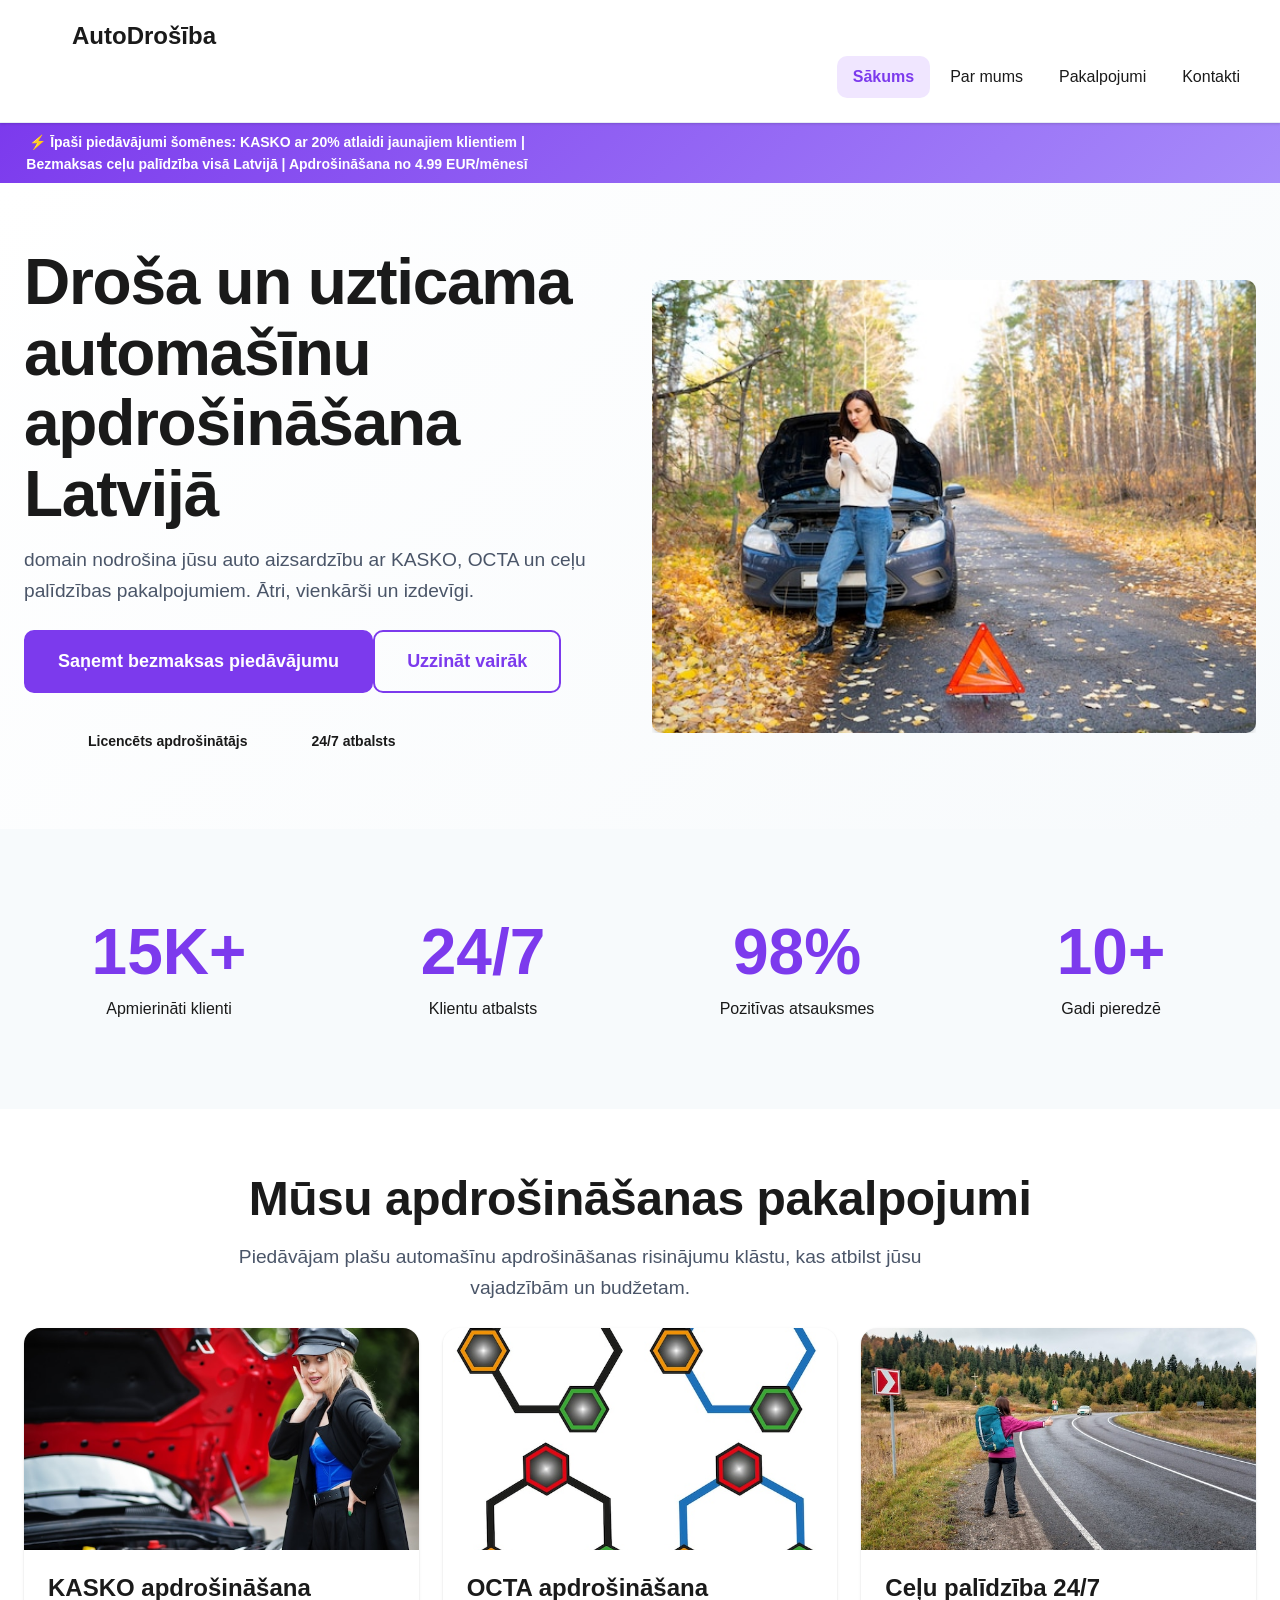
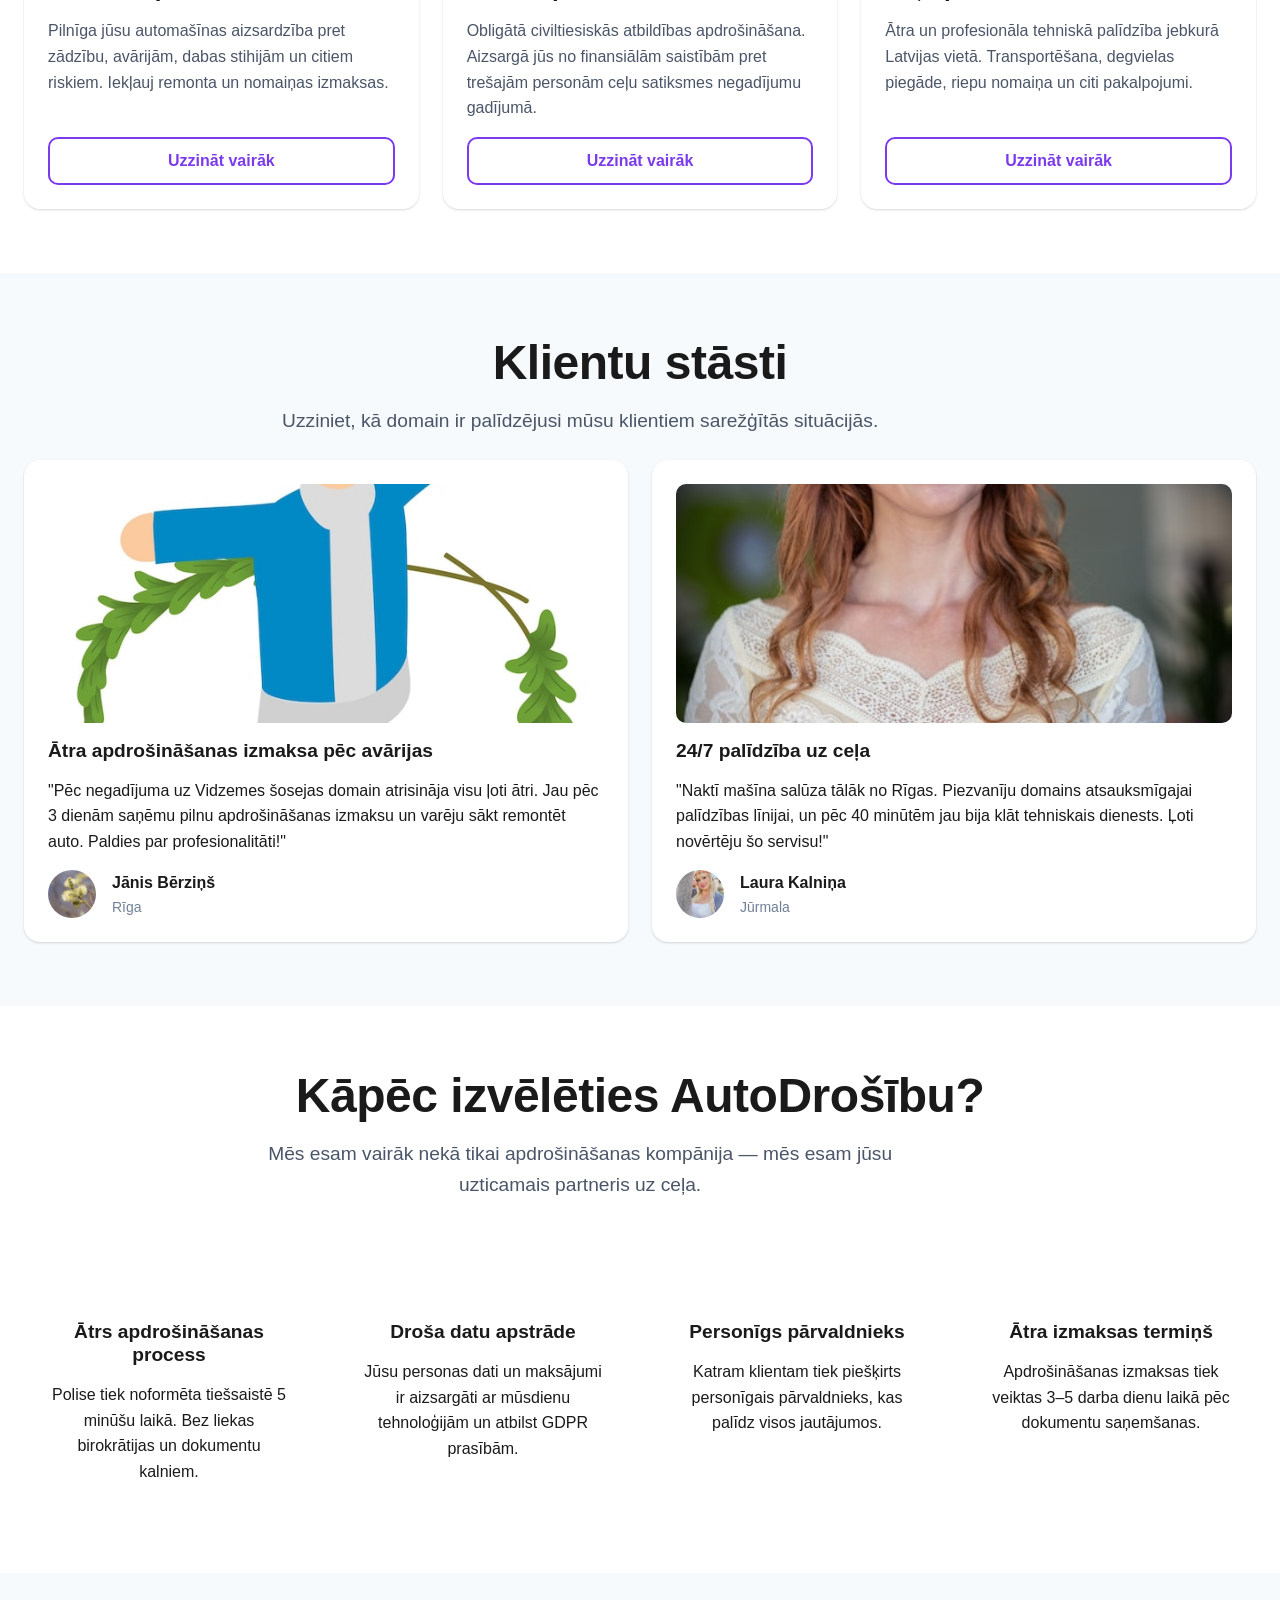
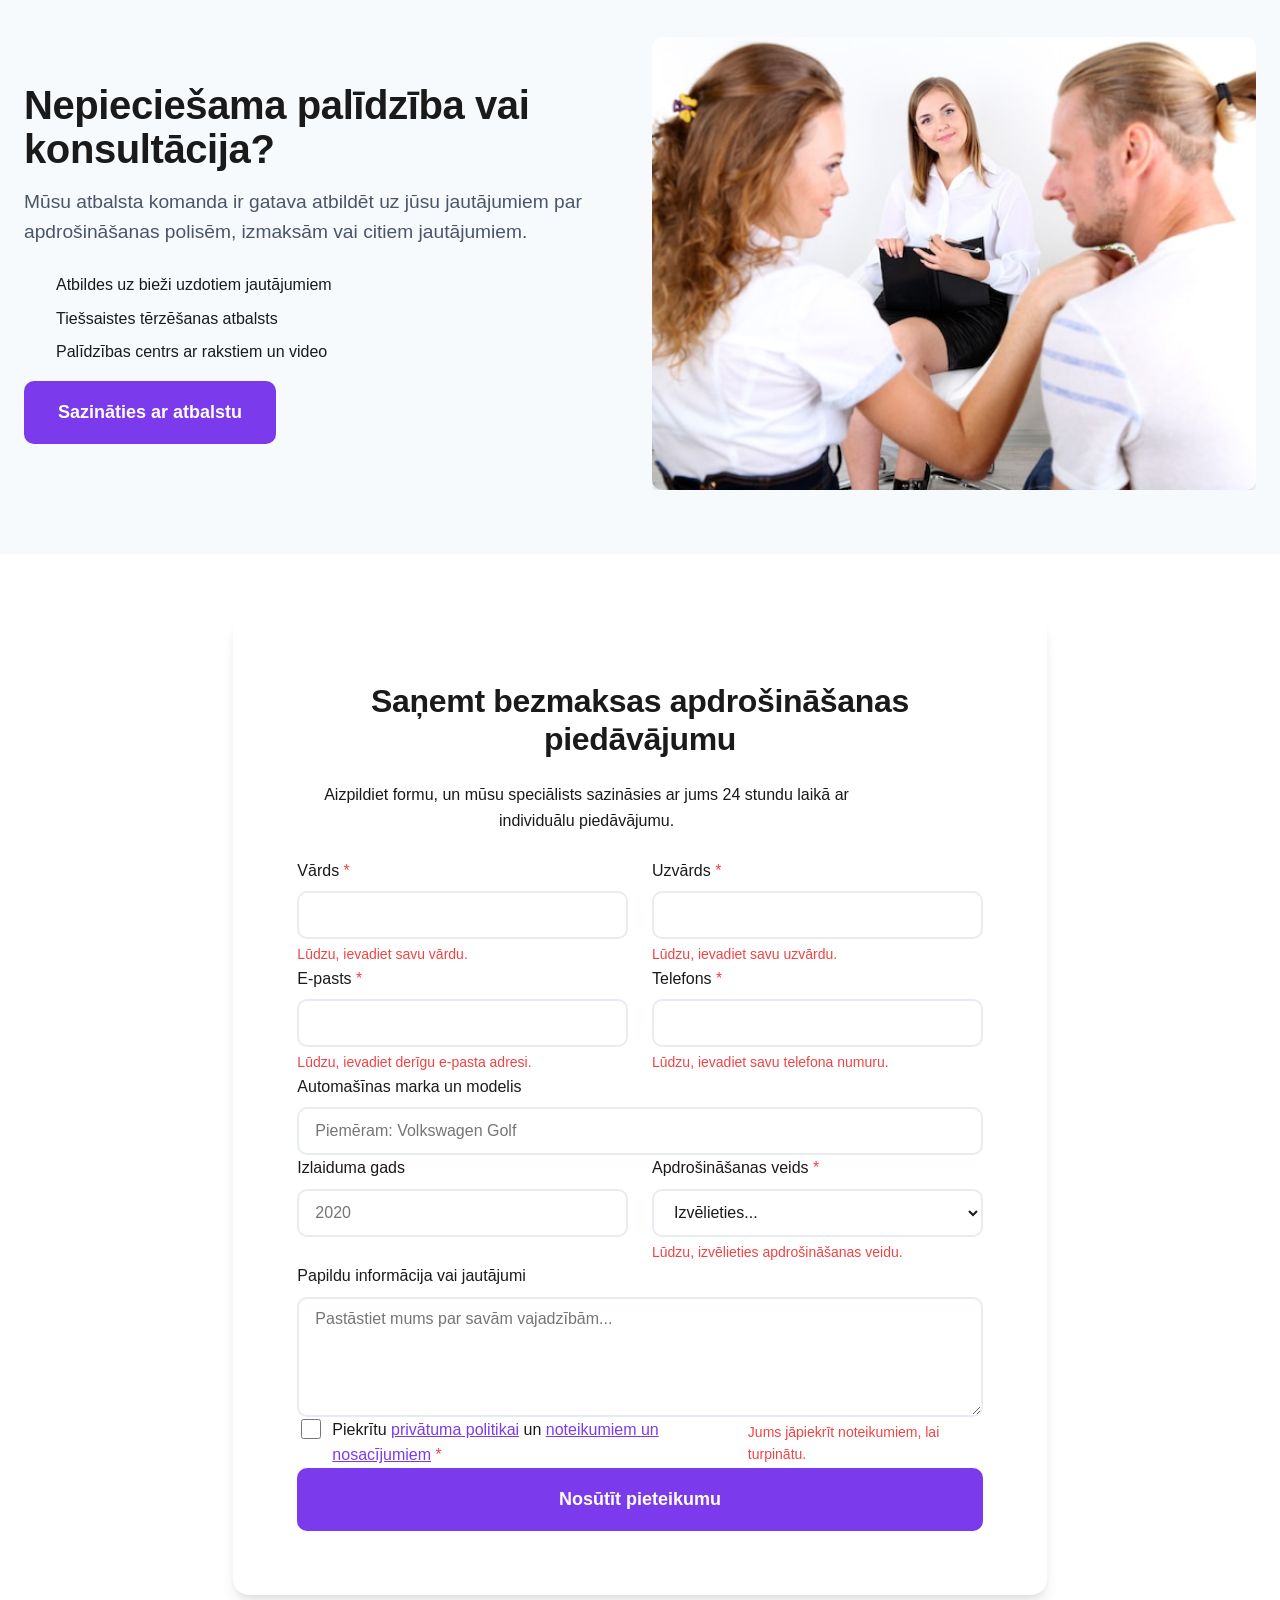
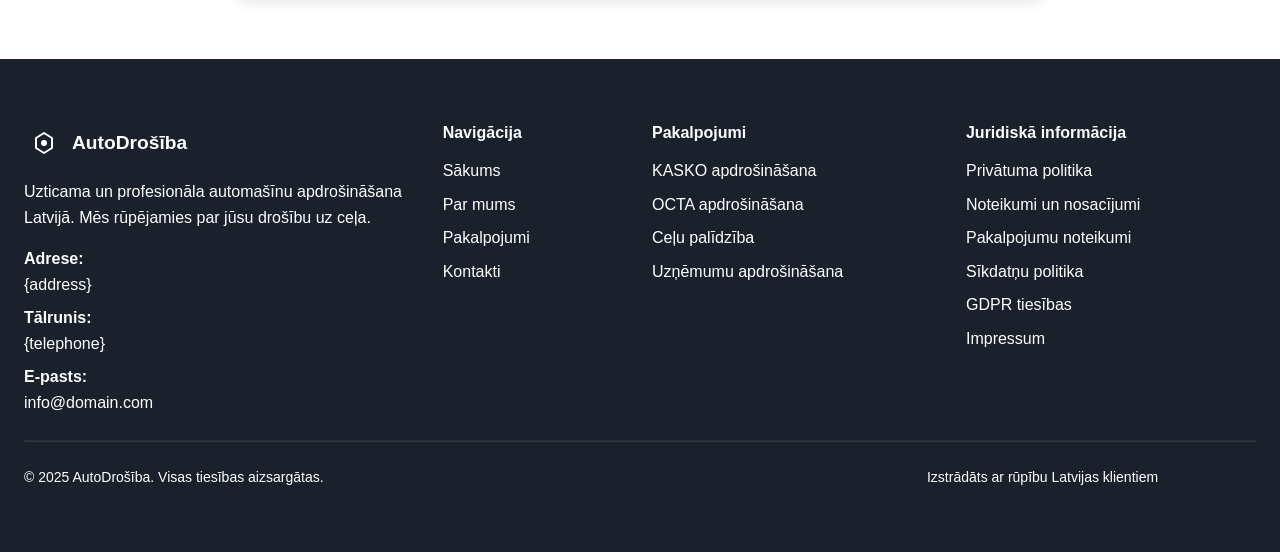
==== commit f4a32068: "images_replaced" ====
--- a/index.html
+++ b/index.html
@@ -1,6 +1,4 @@
-<!doctype html>
-<html lang="lv">
- <head>
+<!DOCTYPE html><html lang="lv"><head>
   <meta charset="UTF-8">
   <meta name="viewport" content="width=device-width, initial-scale=1.0">
   <title>domain - Automašīnu apdrošināšana Latvijā | Labākās cenas un aizsardzība</title>
@@ -21,7 +19,7 @@
     <div class="container-fluid">
      <a class="navbar-brand d-flex align-items-center" href="/"> 
       <svg width="40" height="40" viewBox="0 0 40 40" fill="none" xmlns="http://www.w3.org/2000/svg" aria-hidden="true">
-       <rect width="40" height="40" rx="8" fill="var(--primary)" /> <path d="M20 10L28 15V25L20 30L12 25V15L20 10Z" stroke="white" stroke-width="2" stroke-linejoin="round" /> <circle cx="20" cy="20" r="3" fill="white" />
+       <rect width="40" height="40" rx="8" fill="var(--primary)"></rect> <path d="M20 10L28 15V25L20 30L12 25V15L20 10Z" stroke="white" stroke-width="2" stroke-linejoin="round"></path> <circle cx="20" cy="20" r="3" fill="white"></circle>
       </svg> 
       <span class="ms-2 fw-bold">AutoDrošība</span> 
      </a> <a href="#pieteikuma-forma" class="btn btn-primary d-md-none order-md-3 ms-2">Saņemt piedāvājumu</a>
@@ -59,7 +57,7 @@
         <div class="trust-badge-item">
          <div class="ratio ratio-1x1 d-inline-block" style="width: 48px;">
           <svg viewBox="0 0 48 48" fill="none" xmlns="http://www.w3.org/2000/svg">
-           <circle cx="24" cy="24" r="22" stroke="var(--accent)" stroke-width="3" /> <path d="M16 24L21 29L32 18" stroke="var(--accent)" stroke-width="3" stroke-linecap="round" stroke-linejoin="round" />
+           <circle cx="24" cy="24" r="22" stroke="var(--accent)" stroke-width="3"></circle> <path d="M16 24L21 29L32 18" stroke="var(--accent)" stroke-width="3" stroke-linecap="round" stroke-linejoin="round"></path>
           </svg>
          </div>
          <span class="ms-2 small fw-semibold">Licencēts apdrošinātājs</span>
@@ -67,7 +65,7 @@
         <div class="trust-badge-item">
          <div class="ratio ratio-1x1 d-inline-block" style="width: 48px;">
           <svg viewBox="0 0 48 48" fill="none" xmlns="http://www.w3.org/2000/svg">
-           <rect x="10" y="14" width="28" height="20" rx="2" stroke="var(--accent)" stroke-width="3" /> <path d="M18 14V10C18 7.79086 19.7909 6 22 6H26C28.2091 6 30 7.79086 30 10V14" stroke="var(--accent)" stroke-width="3" /> <circle cx="24" cy="24" r="3" fill="var(--accent)" />
+           <rect x="10" y="14" width="28" height="20" rx="2" stroke="var(--accent)" stroke-width="3"></rect> <path d="M18 14V10C18 7.79086 19.7909 6 22 6H26C28.2091 6 30 7.79086 30 10V14" stroke="var(--accent)" stroke-width="3"></path> <circle cx="24" cy="24" r="3" fill="var(--accent)"></circle>
           </svg>
          </div>
          <span class="ms-2 small fw-semibold">24/7 atbalsts</span>
@@ -76,7 +74,7 @@
       </div>
       <div class="col-lg-6" data-aos="fade-left">
        <div class="ratio ratio-4x3">
-        <img src="https://images.unsplash.com/photo-1449965408869-eaa3f722e40d?w=800&amp;h=600&amp;fit=crop&amp;q=80" alt="Automašīna uz ceļa ar aizsargājošu vidi" class="img-fluid rounded shadow" loading="eager" width="800" height="600">
+        <img src="img/1962.jpg" alt="Automašīna uz ceļa ar aizsargājošu vidi" class="img-fluid rounded shadow" loading="eager" width="800" height="600">
        </div>
       </div>
      </div>
@@ -124,7 +122,7 @@
       <div class="col-md-6 col-lg-4" data-aos="fade-up" data-aos-delay="0">
        <div class="card h-100 d-flex flex-column border-0 shadow-sm">
         <div class="ratio ratio-16x9">
-         <img src="https://images.unsplash.com/photo-1619642751034-765dfdf7c58e?w=600&amp;h=400&amp;fit=crop&amp;q=80" alt="KASKO apdrošināšana" class="card-img-top" loading="lazy" width="600" height="400">
+         <img src="img/8181.jpg" alt="KASKO apdrošināšana" class="card-img-top" loading="lazy" width="600" height="400">
         </div>
         <div class="card-body d-flex flex-column">
          <h3 class="h4 card-title mb-3">KASKO apdrošināšana</h3>
@@ -136,7 +134,7 @@
       <div class="col-md-6 col-lg-4" data-aos="fade-up" data-aos-delay="100">
        <div class="card h-100 d-flex flex-column border-0 shadow-sm">
         <div class="ratio ratio-16x9">
-         <img src="https://images.unsplash.com/photo-1486496146582-9ffcd0b2b2b7?w=600&amp;h=400&amp;fit=crop&amp;q=80" alt="OCTA apdrošināšana" class="card-img-top" loading="lazy" width="600" height="400">
+         <img src="img/connected-hexagons-icon-cloud-technology-data-information-infographic-vector-.jpg" alt="OCTA apdrošināšana" class="card-img-top" loading="lazy" width="600" height="400">
         </div>
         <div class="card-body d-flex flex-column">
          <h3 class="h4 card-title mb-3">OCTA apdrošināšana</h3>
@@ -148,7 +146,7 @@
       <div class="col-md-6 col-lg-4" data-aos="fade-up" data-aos-delay="200">
        <div class="card h-100 d-flex flex-column border-0 shadow-sm">
         <div class="ratio ratio-16x9">
-         <img src="https://images.unsplash.com/photo-1527613426441-4da17471b66d?w=600&amp;h=400&amp;fit=crop&amp;q=80" alt="Ceļu palīdzība" class="card-img-top" loading="lazy" width="600" height="400">
+         <img src="img/1907.jpg" alt="Ceļu palīdzība" class="card-img-top" loading="lazy" width="600" height="400">
         </div>
         <div class="card-body d-flex flex-column">
          <h3 class="h4 card-title mb-3">Ceļu palīdzība 24/7</h3>
@@ -173,13 +171,13 @@
        <div class="card border-0 shadow-sm h-100">
         <div class="card-body p-4">
          <div class="ratio ratio-21x9 mb-3">
-          <img src="https://images.unsplash.com/photo-1507003211169-0a1dd7228f2d?w=800&amp;h=400&amp;fit=crop&amp;q=80" alt="Klients Jānis Bērziņš" class="rounded" loading="lazy" width="800" height="400">
+          <img src="img/triumph-icon-isometric-vector-faceless-character-winner-and-green-wreath-icon.jpg" alt="Klients Jānis Bērziņš" class="rounded" loading="lazy" width="800" height="400">
          </div>
          <h3 class="h5 mb-3">Ātra apdrošināšanas izmaksa pēc avārijas</h3>
          <p class="mb-3">"Pēc negadījuma uz Vidzemes šosejas domain atrisināja visu ļoti ātri. Jau pēc 3 dienām saņēmu pilnu apdrošināšanas izmaksu un varēju sākt remontēt auto. Paldies par profesionalitāti!"</p>
          <div class="d-flex align-items-center">
           <div class="ratio ratio-1x1 rounded-circle overflow-hidden" style="width: 48px; height: 48px;">
-           <img src="https://i.pravatar.cc/150?img=12" alt="Jānis Bērziņš" loading="lazy" width="48" height="48">
+           <img src="img/1501.jpg" alt="Jānis Bērziņš" loading="lazy" width="48" height="48">
           </div>
           <div class="ms-3">
            <div class="fw-semibold">Jānis Bērziņš</div>
@@ -193,13 +191,13 @@
        <div class="card border-0 shadow-sm h-100">
         <div class="card-body p-4">
          <div class="ratio ratio-21x9 mb-3">
-          <img src="https://images.unsplash.com/photo-1438761681033-6461ffad8d80?w=800&amp;h=400&amp;fit=crop&amp;q=80" alt="Kliente Laura Kalniņa" class="rounded" loading="lazy" width="800" height="400">
+          <img src="img/43387.jpg" alt="Kliente Laura Kalniņa" class="rounded" loading="lazy" width="800" height="400">
          </div>
          <h3 class="h5 mb-3">24/7 palīdzība uz ceļa</h3>
          <p class="mb-3">"Naktī mašīna salūza tālāk no Rīgas. Piezvanīju domains atsauksmīgajai palīdzības līnijai, un pēc 40 minūtēm jau bija klāt tehniskais dienests. Ļoti novērtēju šo servisu!"</p>
          <div class="d-flex align-items-center">
           <div class="ratio ratio-1x1 rounded-circle overflow-hidden" style="width: 48px; height: 48px;">
-           <img src="https://i.pravatar.cc/150?img=45" alt="Laura Kalniņa" loading="lazy" width="48" height="48">
+           <img src="img/400.jpg" alt="Laura Kalniņa" loading="lazy" width="48" height="48">
           </div>
           <div class="ms-3">
            <div class="fw-semibold">Laura Kalniņa</div>
@@ -225,7 +223,7 @@
        <div class="text-center p-4">
         <div class="ratio ratio-1x1 d-inline-block mb-3" style="width: 64px;">
          <svg viewBox="0 0 64 64" fill="none" xmlns="http://www.w3.org/2000/svg">
-          <circle cx="32" cy="32" r="28" stroke="var(--primary)" stroke-width="4" /> <path d="M20 32L28 40L44 24" stroke="var(--primary)" stroke-width="4" stroke-linecap="round" stroke-linejoin="round" />
+          <circle cx="32" cy="32" r="28" stroke="var(--primary)" stroke-width="4"></circle> <path d="M20 32L28 40L44 24" stroke="var(--primary)" stroke-width="4" stroke-linecap="round" stroke-linejoin="round"></path>
          </svg>
         </div>
         <h3 class="h5 mb-3">Ātrs apdrošināšanas process</h3>
@@ -236,7 +234,7 @@
        <div class="text-center p-4">
         <div class="ratio ratio-1x1 d-inline-block mb-3" style="width: 64px;">
          <svg viewBox="0 0 64 64" fill="none" xmlns="http://www.w3.org/2000/svg">
-          <rect x="12" y="20" width="40" height="28" rx="2" stroke="var(--primary)" stroke-width="4" /> <path d="M24 20V14C24 10.6863 26.6863 8 30 8H34C37.3137 8 40 10.6863 40 14V20" stroke="var(--primary)" stroke-width="4" /> <circle cx="32" cy="34" r="4" fill="var(--primary)" />
+          <rect x="12" y="20" width="40" height="28" rx="2" stroke="var(--primary)" stroke-width="4"></rect> <path d="M24 20V14C24 10.6863 26.6863 8 30 8H34C37.3137 8 40 10.6863 40 14V20" stroke="var(--primary)" stroke-width="4"></path> <circle cx="32" cy="34" r="4" fill="var(--primary)"></circle>
          </svg>
         </div>
         <h3 class="h5 mb-3">Droša datu apstrāde</h3>
@@ -247,7 +245,7 @@
        <div class="text-center p-4">
         <div class="ratio ratio-1x1 d-inline-block mb-3" style="width: 64px;">
          <svg viewBox="0 0 64 64" fill="none" xmlns="http://www.w3.org/2000/svg">
-          <circle cx="32" cy="20" r="12" stroke="var(--primary)" stroke-width="4" /> <path d="M12 52C12 41.5066 20.5066 33 31 33H33C43.4934 33 52 41.5066 52 52" stroke="var(--primary)" stroke-width="4" stroke-linecap="round" />
+          <circle cx="32" cy="20" r="12" stroke="var(--primary)" stroke-width="4"></circle> <path d="M12 52C12 41.5066 20.5066 33 31 33H33C43.4934 33 52 41.5066 52 52" stroke="var(--primary)" stroke-width="4" stroke-linecap="round"></path>
          </svg>
         </div>
         <h3 class="h5 mb-3">Personīgs pārvaldnieks</h3>
@@ -258,7 +256,7 @@
        <div class="text-center p-4">
         <div class="ratio ratio-1x1 d-inline-block mb-3" style="width: 64px;">
          <svg viewBox="0 0 64 64" fill="none" xmlns="http://www.w3.org/2000/svg">
-          <path d="M32 8V32L44 44" stroke="var(--primary)" stroke-width="4" stroke-linecap="round" stroke-linejoin="round" /> <circle cx="32" cy="32" r="24" stroke="var(--primary)" stroke-width="4" />
+          <path d="M32 8V32L44 44" stroke="var(--primary)" stroke-width="4" stroke-linecap="round" stroke-linejoin="round"></path> <circle cx="32" cy="32" r="24" stroke="var(--primary)" stroke-width="4"></circle>
          </svg>
         </div>
         <h3 class="h5 mb-3">Ātra izmaksas termiņš</h3>
@@ -277,19 +275,19 @@
        <ul class="list-unstyled">
         <li class="mb-2 d-flex align-items-start">
          <svg width="24" height="24" viewBox="0 0 24 24" fill="none" class="flex-shrink-0 me-2" xmlns="http://www.w3.org/2000/svg">
-          <circle cx="12" cy="12" r="10" stroke="var(--accent)" stroke-width="2" /> <path d="M8 12L11 15L16 9" stroke="var(--accent)" stroke-width="2" stroke-linecap="round" stroke-linejoin="round" />
+          <circle cx="12" cy="12" r="10" stroke="var(--accent)" stroke-width="2"></circle> <path d="M8 12L11 15L16 9" stroke="var(--accent)" stroke-width="2" stroke-linecap="round" stroke-linejoin="round"></path>
          </svg>
          <span>Atbildes uz bieži uzdotiem jautājumiem</span>
         </li>
         <li class="mb-2 d-flex align-items-start">
          <svg width="24" height="24" viewBox="0 0 24 24" fill="none" class="flex-shrink-0 me-2" xmlns="http://www.w3.org/2000/svg">
-          <circle cx="12" cy="12" r="10" stroke="var(--accent)" stroke-width="2" /> <path d="M8 12L11 15L16 9" stroke="var(--accent)" stroke-width="2" stroke-linecap="round" stroke-linejoin="round" />
+          <circle cx="12" cy="12" r="10" stroke="var(--accent)" stroke-width="2"></circle> <path d="M8 12L11 15L16 9" stroke="var(--accent)" stroke-width="2" stroke-linecap="round" stroke-linejoin="round"></path>
          </svg>
          <span>Tiešsaistes tērzēšanas atbalsts</span>
         </li>
         <li class="mb-2 d-flex align-items-start">
          <svg width="24" height="24" viewBox="0 0 24 24" fill="none" class="flex-shrink-0 me-2" xmlns="http://www.w3.org/2000/svg">
-          <circle cx="12" cy="12" r="10" stroke="var(--accent)" stroke-width="2" /> <path d="M8 12L11 15L16 9" stroke="var(--accent)" stroke-width="2" stroke-linecap="round" stroke-linejoin="round" />
+          <circle cx="12" cy="12" r="10" stroke="var(--accent)" stroke-width="2"></circle> <path d="M8 12L11 15L16 9" stroke="var(--accent)" stroke-width="2" stroke-linecap="round" stroke-linejoin="round"></path>
          </svg>
          <span>Palīdzības centrs ar rakstiem un video</span>
         </li>
@@ -298,7 +296,7 @@
       </div>
       <div class="col-lg-6" data-aos="fade-left">
        <div class="ratio ratio-4x3">
-        <img src="https://images.unsplash.com/photo-1556742049-0cfed4f6a45d?w=800&amp;h=600&amp;fit=crop&amp;q=80" alt="Atbalsta komanda gatava palīdzēt" class="img-fluid rounded shadow" loading="lazy" width="800" height="600">
+        <img src="img/7249.jpg" alt="Atbalsta komanda gatava palīdzēt" class="img-fluid rounded shadow" loading="lazy" width="800" height="600">
        </div>
       </div>
      </div>
@@ -312,22 +310,22 @@
         <div class="card-body p-4 p-md-5">
          <h2 class="h3 text-center mb-4">Saņemt bezmaksas apdrošināšanas piedāvājumu</h2>
          <p class="text-center mb-4">Aizpildiet formu, un mūsu speciālists sazināsies ar jums 24 stundu laikā ar individuālu piedāvājumu.</p>
-         <form id="contact-form" novalidate>
+         <form id="contact-form" novalidate="">
           <div class="row g-3">
            <div class="col-md-6">
-            <label for="firstName" class="form-label">Vārds <span class="text-danger">*</span></label> <input type="text" class="form-control" id="firstName" name="firstName" required>
+            <label for="firstName" class="form-label">Vārds <span class="text-danger">*</span></label> <input type="text" class="form-control" id="firstName" name="firstName" required="">
             <div class="invalid-feedback">Lūdzu, ievadiet savu vārdu.</div>
            </div>
            <div class="col-md-6">
-            <label for="lastName" class="form-label">Uzvārds <span class="text-danger">*</span></label> <input type="text" class="form-control" id="lastName" name="lastName" required>
+            <label for="lastName" class="form-label">Uzvārds <span class="text-danger">*</span></label> <input type="text" class="form-control" id="lastName" name="lastName" required="">
             <div class="invalid-feedback">Lūdzu, ievadiet savu uzvārdu.</div>
            </div>
            <div class="col-md-6">
-            <label for="email" class="form-label">E-pasts <span class="text-danger">*</span></label> <input type="email" class="form-control" id="email" name="email" required>
+            <label for="email" class="form-label">E-pasts <span class="text-danger">*</span></label> <input type="email" class="form-control" id="email" name="email" required="">
             <div class="invalid-feedback">Lūdzu, ievadiet derīgu e-pasta adresi.</div>
            </div>
            <div class="col-md-6">
-            <label for="phone" class="form-label">Telefons <span class="text-danger">*</span></label> <input type="tel" class="form-control" id="phone" name="phone" required>
+            <label for="phone" class="form-label">Telefons <span class="text-danger">*</span></label> <input type="tel" class="form-control" id="phone" name="phone" required="">
             <div class="invalid-feedback">Lūdzu, ievadiet savu telefona numuru.</div>
            </div>
            <div class="col-12">
@@ -337,7 +335,7 @@
             <label for="carYear" class="form-label">Izlaiduma gads</label> <input type="number" class="form-control" id="carYear" name="carYear" min="1900" max="2025" placeholder="2020">
            </div>
            <div class="col-md-6">
-            <label for="insuranceType" class="form-label">Apdrošināšanas veids <span class="text-danger">*</span></label> <select class="form-select" id="insuranceType" name="insuranceType" required> <option value="" selected disabled>Izvēlieties...</option> <option value="kasko">KASKO</option> <option value="octa">OCTA</option> <option value="both">KASKO + OCTA</option> <option value="roadside">Ceļu palīdzība</option> </select>
+            <label for="insuranceType" class="form-label">Apdrošināšanas veids <span class="text-danger">*</span></label> <select class="form-select" id="insuranceType" name="insuranceType" required=""> <option value="" selected="" disabled="">Izvēlieties...</option> <option value="kasko">KASKO</option> <option value="octa">OCTA</option> <option value="both">KASKO + OCTA</option> <option value="roadside">Ceļu palīdzība</option> </select>
             <div class="invalid-feedback">Lūdzu, izvēlieties apdrošināšanas veidu.</div>
            </div>
            <div class="col-12">
@@ -345,7 +343,7 @@
            </div>
            <div class="col-12">
             <div class="form-check">
-             <input class="form-check-input" type="checkbox" id="consent" name="consent" required> <label class="form-check-label" for="consent"> Piekrītu <a href="privacy.html" target="_blank" class="text-decoration-underline">privātuma politikai</a> un <a href="terms_and_conditions.html" target="_blank" class="text-decoration-underline">noteikumiem un nosacījumiem</a> <span class="text-danger">*</span> </label>
+             <input class="form-check-input" type="checkbox" id="consent" name="consent" required=""> <label class="form-check-label" for="consent"> Piekrītu <a href="privacy.html" target="_blank" class="text-decoration-underline">privātuma politikai</a> un <a href="terms_and_conditions.html" target="_blank" class="text-decoration-underline">noteikumiem un nosacījumiem</a> <span class="text-danger">*</span> </label>
              <div class="invalid-feedback">Jums jāpiekrīt noteikumiem, lai turpinātu.</div>
             </div>
            </div>
@@ -367,7 +365,7 @@
      <div class="col-lg-4">
       <div class="d-flex align-items-center mb-3">
        <svg width="40" height="40" viewBox="0 0 40 40" fill="none" xmlns="http://www.w3.org/2000/svg" aria-hidden="true">
-        <rect width="40" height="40" rx="8" fill="var(--accent)" /> <path d="M20 10L28 15V25L20 30L12 25V15L20 10Z" stroke="white" stroke-width="2" stroke-linejoin="round" /> <circle cx="20" cy="20" r="3" fill="white" />
+        <rect width="40" height="40" rx="8" fill="var(--accent)"></rect> <path d="M20 10L28 15V25L20 30L12 25V15L20 10Z" stroke="white" stroke-width="2" stroke-linejoin="round"></path> <circle cx="20" cy="20" r="3" fill="white"></circle>
        </svg>
        <span class="ms-2 h5 mb-0 fw-bold">AutoDrošība</span>
       </div>
@@ -429,6 +427,6 @@
     </div>
    </div>
   </footer>
-  <script src="script.js" defer></script>
- </body>
-</html>+  <script src="script.js" defer=""></script>
+ 
+</body></html>
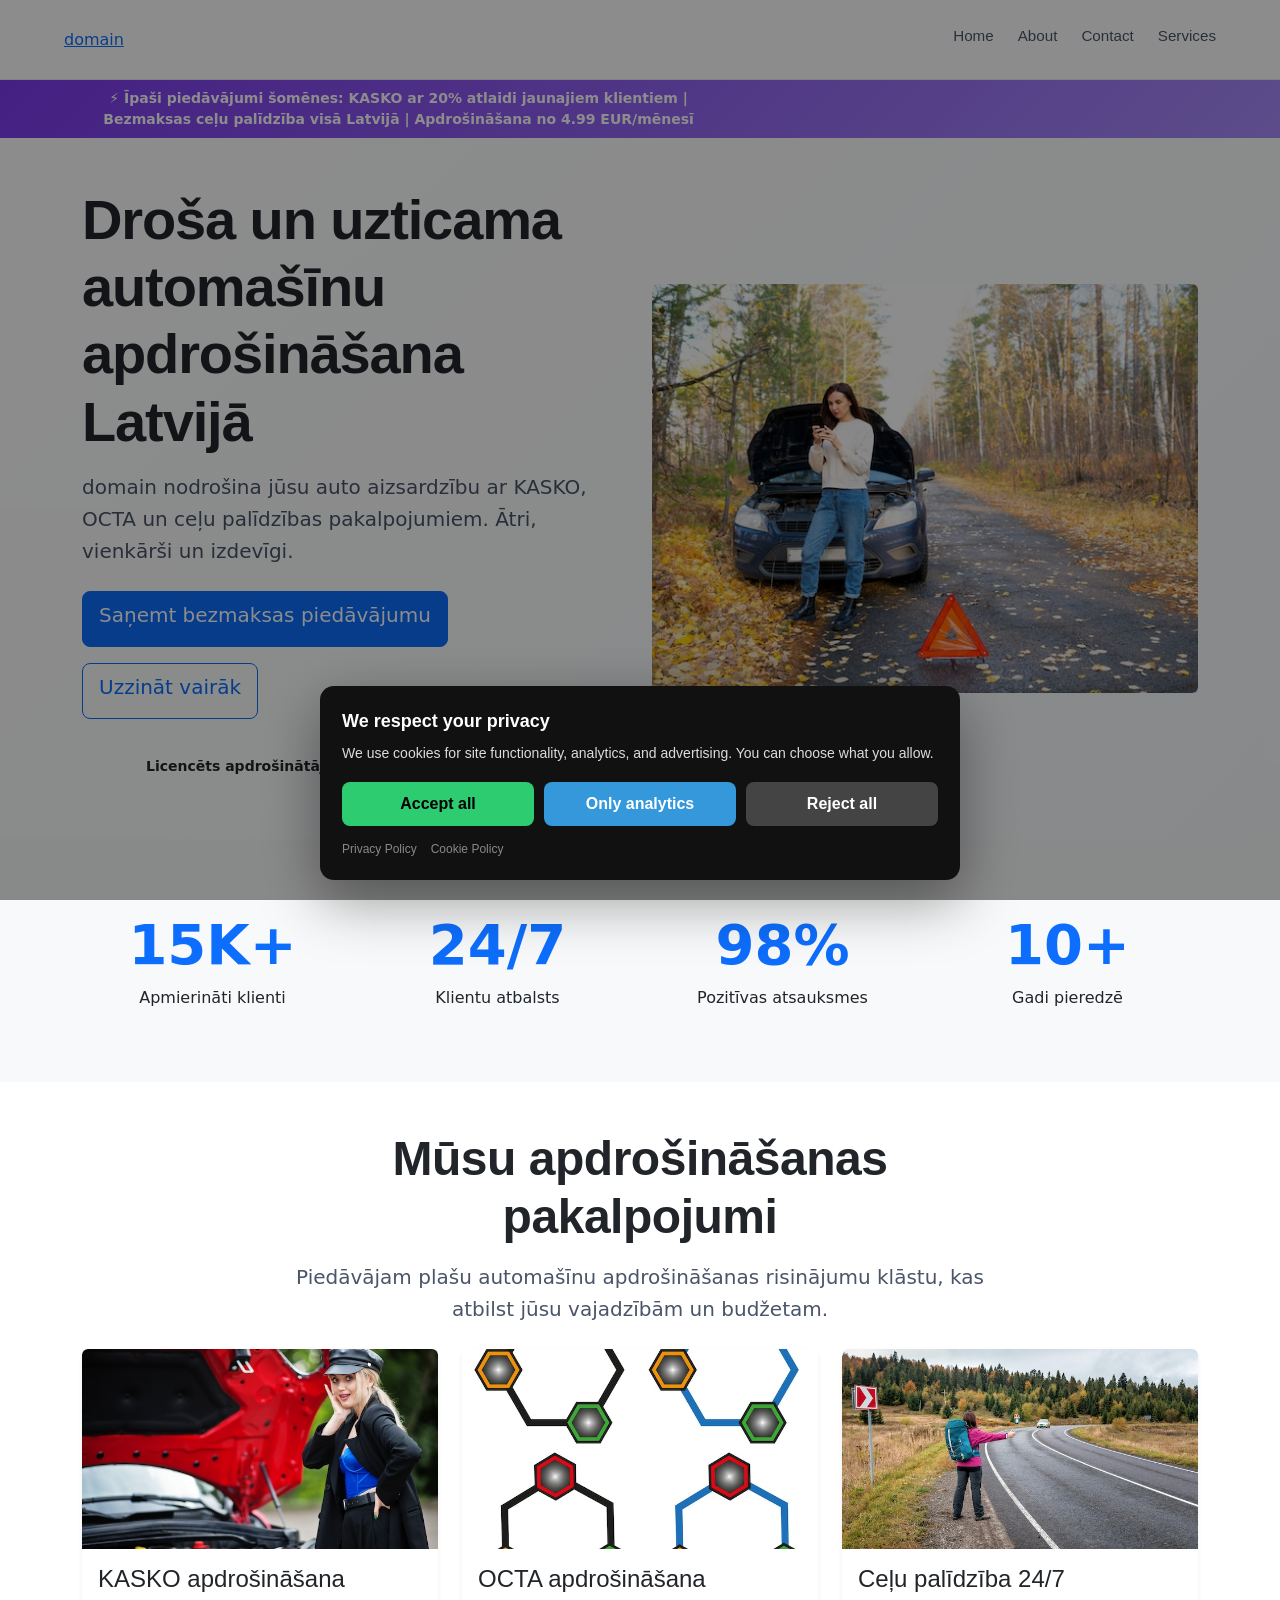
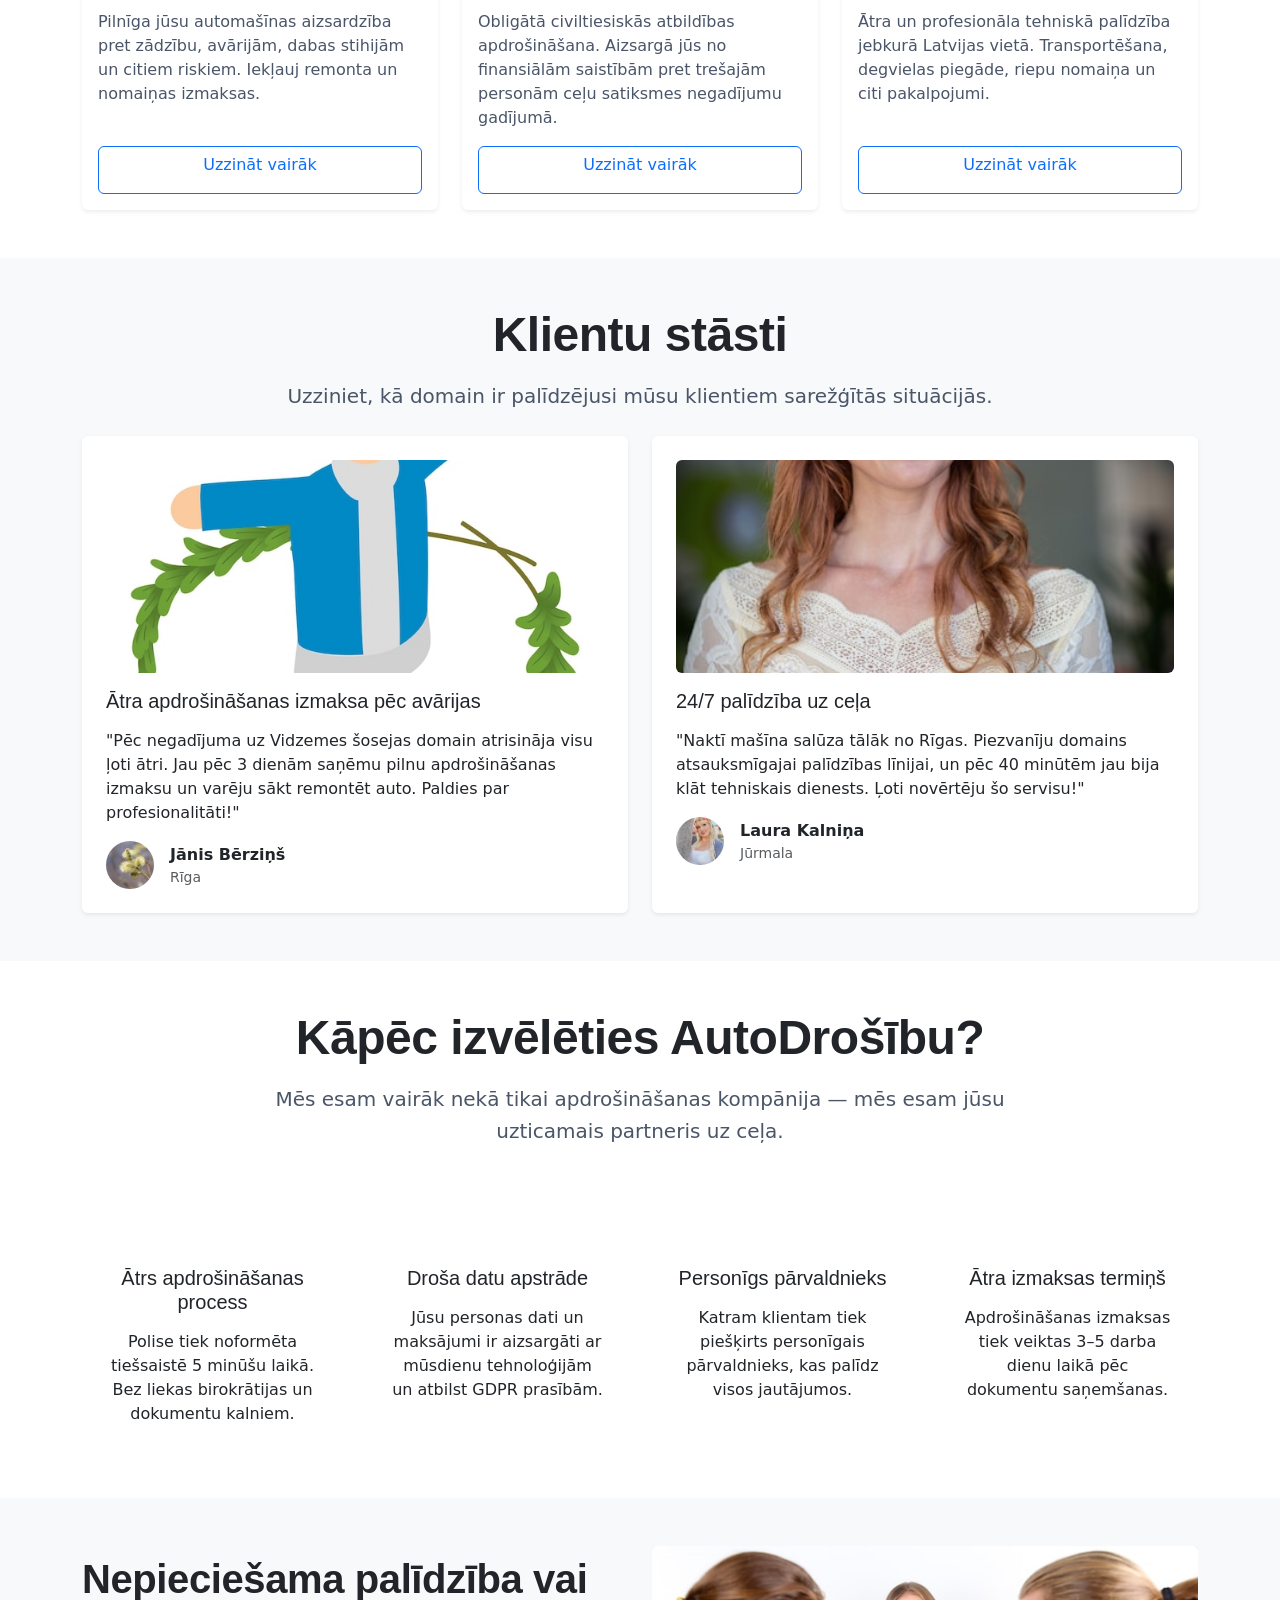
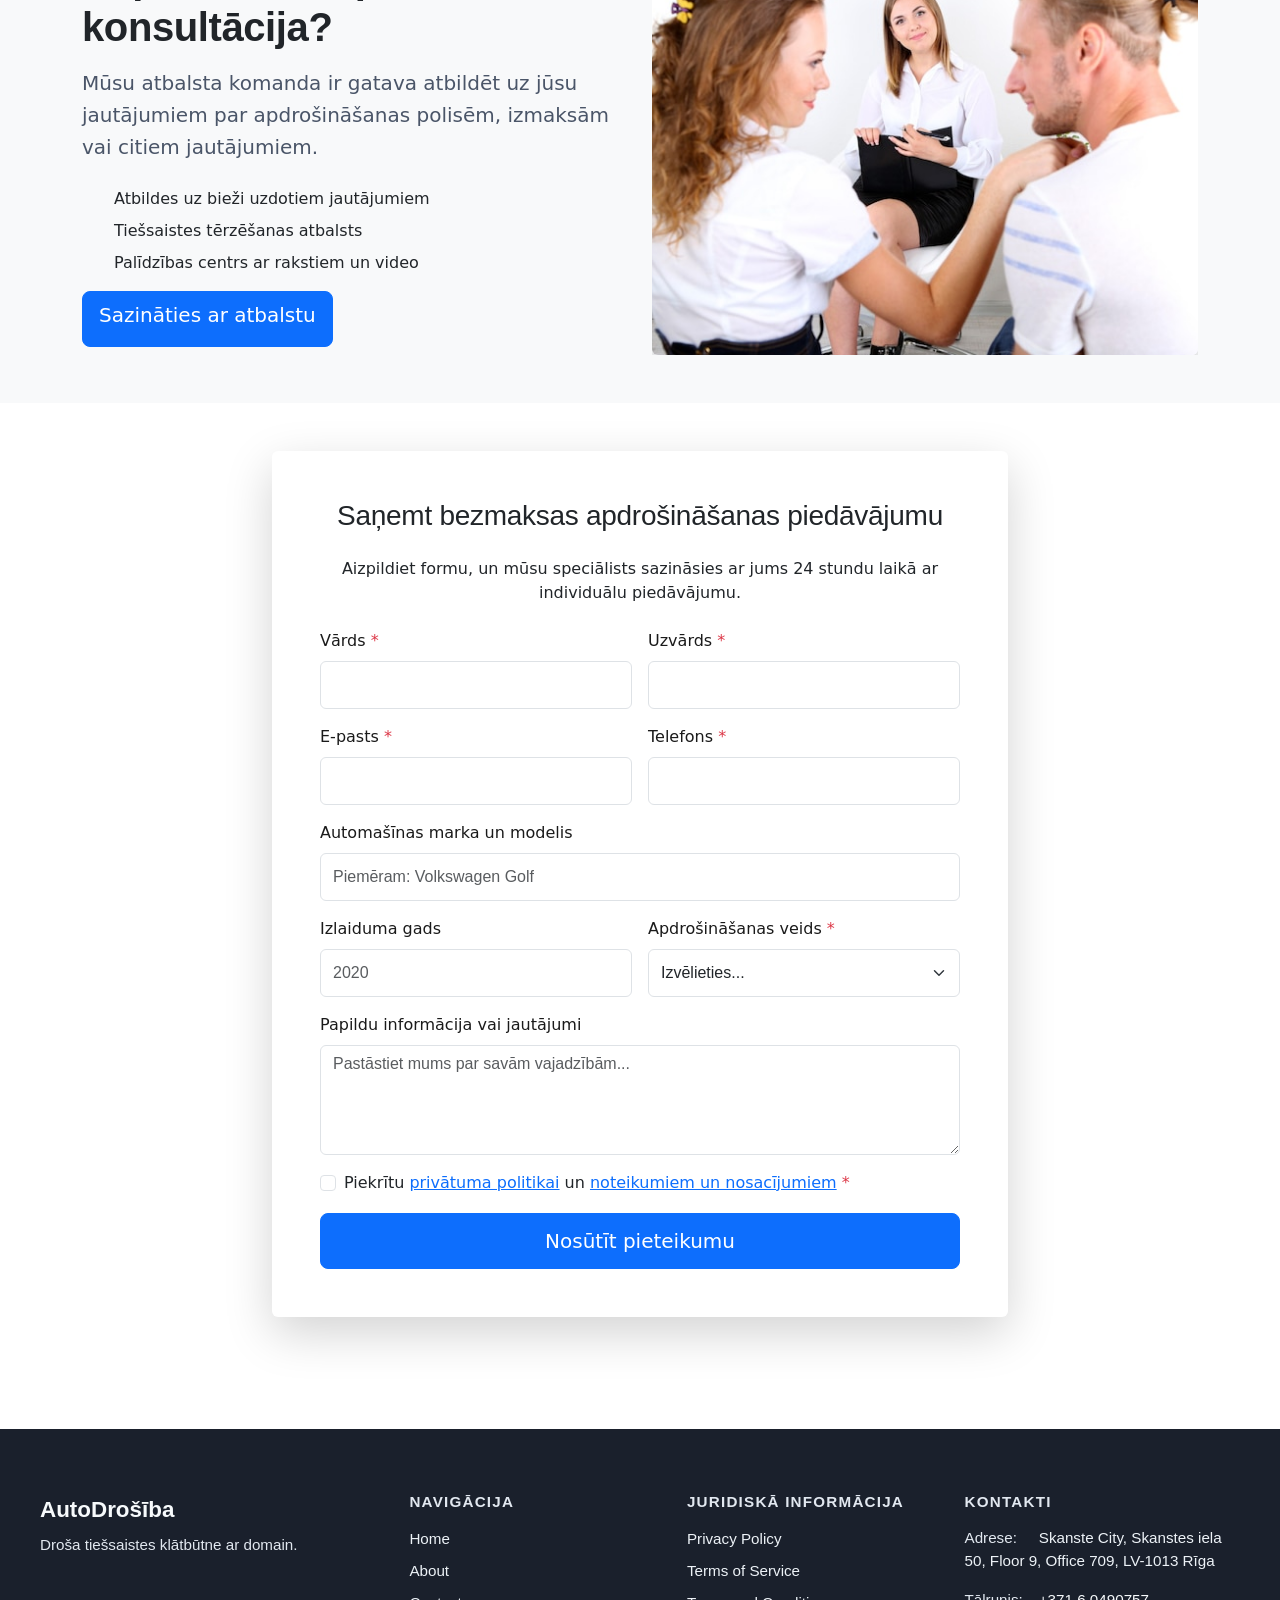
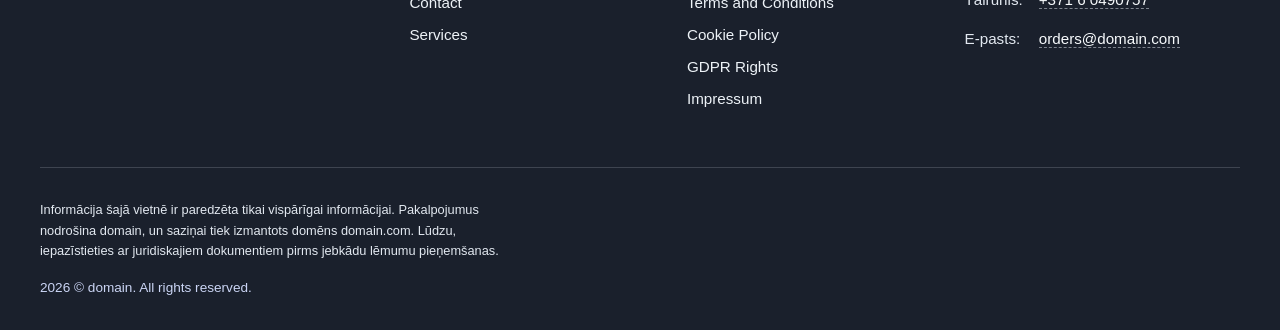
==== commit d5787572: "AI Audit" ====
--- a/index.html
+++ b/index.html
@@ -1,4 +1,64 @@
 <!DOCTYPE html><html lang="lv"><head>
+<script type="application/ld+json">
+{
+  "@context": "https://schema.org",
+  "@graph": [
+    {
+      "@type": "Organization",
+      "@id": "https://domain.com/#org",
+      "name": "domain",
+      "url": "https://domain.com",
+      "email": "orders@domain.com",
+      "telephone": "+371 6 0490757",
+      "address": {
+        "@type": "PostalAddress",
+        "streetAddress": "Skanste City, Skanstes iela 50, Floor 9, Office 709, LV-1013 Rīga"
+      },
+      "contactPoint": {
+        "@type": "ContactPoint",
+        "contactType": "customer support",
+        "email": "orders@domain.com",
+        "telephone": "+371 6 0490757"
+      }
+    },
+    {
+      "@type": "WebSite",
+      "@id": "https://domain.com/#website",
+      "url": "https://domain.com",
+      "name": "domain",
+      "publisher": {
+        "@id": "https://domain.com/#org"
+      }
+    },
+    {
+      "@type": "WebPage",
+      "@id": "https://domain.com#webpage",
+      "url": "https://domain.com",
+      "name": "domain - Automašīnu apdrošināšana Latvijā | Labākās cenas un aizsardzība",
+      "isPartOf": {
+        "@id": "https://domain.com/#website"
+      },
+      "about": {
+        "@id": "https://domain.com/#org"
+      },
+      "inLanguage": "lv",
+      "description": "domain piedāvā visaptverošu automašīnu apdrošināšanu Latvijā. KASKO, OCTA un ceļu palīdzība ar labākajiem nosacījumiem. Ātri un vienkārši."
+    },
+    {
+      "@type": "BreadcrumbList",
+      "@id": "https://domain.com#breadcrumbs",
+      "itemListElement": [
+        {
+          "@type": "ListItem",
+          "position": 1,
+          "name": "Home",
+          "item": "https://domain.com"
+        }
+      ]
+    }
+  ]
+}
+</script>
   <meta charset="UTF-8">
   <meta name="viewport" content="width=device-width, initial-scale=1.0">
   <title>domain - Automašīnu apdrošināšana Latvijā | Labākās cenas un aizsardzība</title>
@@ -12,33 +72,37 @@
   <link rel="stylesheet" href="style.css">
   <link rel="icon" type="image/png" href="/favicon.png">
   <link rel="apple-touch-icon" href="/apple-touch-icon.png">
- </head>
+   <link rel="stylesheet" href="https://cdn.jsdelivr.net/npm/bootstrap@5.3.3/dist/css/bootstrap.min.css" integrity="sha384-QWTKZyjpPEjISv5WaRU9OFeRpok6YctnYmDr5pNlyT2bRjXh0JMhjY6hW+ALEwIH" crossorigin="anonymous">
+  <link rel="stylesheet" href="https://unpkg.com/aos@2.3.4/dist/aos.css">
+<link rel="stylesheet" href="./header-footer.css">
+<link rel="stylesheet" href="./consent.css">
+<script src="./consent.js"></script>
+</head>
  <body>
-  <header>
-   <nav class="navbar navbar-expand-md sticky-top bg-white border-bottom" aria-label="Galvenā navigācija">
-    <div class="container-fluid">
-     <a class="navbar-brand d-flex align-items-center" href="/"> 
-      <svg width="40" height="40" viewBox="0 0 40 40" fill="none" xmlns="http://www.w3.org/2000/svg" aria-hidden="true">
-       <rect width="40" height="40" rx="8" fill="var(--primary)"></rect> <path d="M20 10L28 15V25L20 30L12 25V15L20 10Z" stroke="white" stroke-width="2" stroke-linejoin="round"></path> <circle cx="20" cy="20" r="3" fill="white"></circle>
-      </svg> 
-      <span class="ms-2 fw-bold">AutoDrošība</span> 
-     </a> <a href="#pieteikuma-forma" class="btn btn-primary d-md-none order-md-3 ms-2">Saņemt piedāvājumu</a>
-     <button class="navbar-toggler" type="button" data-bs-toggle="collapse" data-bs-target="#navbarNav" aria-controls="navbarNav" aria-expanded="false" aria-label="Pārslēgt navigāciju"><span class="navbar-toggler-icon"></span></button>
-     <div class="collapse navbar-collapse" id="navbarNav">
-      <ul class="navbar-nav ms-auto">
-       <li class="nav-item"><a class="nav-link" href="/" aria-current="page">Sākums</a></li>
-       <li class="nav-item"><a class="nav-link" href="about.html">Par mums</a></li>
-       <li class="nav-item"><a class="nav-link" href="services.html">Pakalpojumi</a></li>
-       <li class="nav-item"><a class="nav-link" href="contact.html">Kontakti</a></li>
+<header class="dr-header" data-dr-variant="v1">
+  <div class="dr-header-inner">
+    <a class="dr-logo" href="./index.html" aria-label="domain">domain</a>
+
+    <nav class="dr-nav" aria-label="Primary navigation">
+      <ul class="dr-nav-list">
+        <li class="dr-nav-item"><a class="dr-nav-link" href="./index.html">Home</a></li><li class="dr-nav-item"><a class="dr-nav-link" href="./about.html">About</a></li><li class="dr-nav-item"><a class="dr-nav-link" href="./contact.html">Contact</a></li><li class="dr-nav-item"><a class="dr-nav-link" href="./services.html">Services</a></li>
       </ul>
-      <a href="#pieteikuma-forma" class="btn btn-primary ms-md-3 d-none d-md-inline-block">Saņemt piedāvājumu</a>
-     </div>
-    </div>
-   </nav>
-  </header>
+    </nav>
+
+    <button class="dr-burger" type="button" aria-label="Toggle menu" aria-expanded="false" aria-controls="dr-mobile-menu">
+      <span></span><span></span><span></span>
+    </button>
+  </div>
+</header>
+<nav class="dr-mobile-menu" id="dr-mobile-menu" aria-label="Mobile navigation">
+  <ul class="dr-mobile-nav-list">
+    <li class="dr-nav-item"><a class="dr-nav-link" href="./index.html">Home</a></li><li class="dr-nav-item"><a class="dr-nav-link" href="./about.html">About</a></li><li class="dr-nav-item"><a class="dr-nav-link" href="./contact.html">Contact</a></li><li class="dr-nav-item"><a class="dr-nav-link" href="./services.html">Services</a></li>
+  </ul>
+</nav>
+
   <main>
    <section class="promo-banner py-2 text-center">
-    <div class="container-fluid">
+    <div class="container">
      <div class="marquee-wrapper">
       <p class="mb-0 small fw-semibold">⚡ Īpaši piedāvājumi šomēnes: KASKO ar 20% atlaidi jaunajiem klientiem | Bezmaksas ceļu palīdzība visā Latvijā | Apdrošināšana no 4.99 EUR/mēnesī</p>
      </div>
@@ -359,74 +423,62 @@
     </div>
    </section>
   </main>
-  <footer class="footer py-4 py-md-5 bg-dark text-light">
-   <div class="container">
-    <div class="row g-4">
-     <div class="col-lg-4">
-      <div class="d-flex align-items-center mb-3">
-       <svg width="40" height="40" viewBox="0 0 40 40" fill="none" xmlns="http://www.w3.org/2000/svg" aria-hidden="true">
-        <rect width="40" height="40" rx="8" fill="var(--accent)"></rect> <path d="M20 10L28 15V25L20 30L12 25V15L20 10Z" stroke="white" stroke-width="2" stroke-linejoin="round"></path> <circle cx="20" cy="20" r="3" fill="white"></circle>
-       </svg>
-       <span class="ms-2 h5 mb-0 fw-bold">AutoDrošība</span>
-      </div>
-      <p class="mb-3">Uzticama un profesionāla automašīnu apdrošināšana Latvijā. Mēs rūpējamies par jūsu drošību uz ceļa.</p>
-      <div class="mb-2">
-       <strong>Adrese:</strong>
-       <br>
-       <span>{address}</span>
-      </div>
-      <div class="mb-2">
-       <strong>Tālrunis:</strong>
-       <br>
-       <a href="tel:{telephone}" class="text-light text-decoration-none">{telephone}</a>
-      </div>
-      <div>
-       <strong>E-pasts:</strong>
-       <br>
-       <a href="mailto:info@domain.com" class="text-light text-decoration-none">info@domain.com</a>
-      </div>
-     </div>
-     <div class="col-6 col-lg-2">
-      <h3 class="h6 fw-bold mb-3">Navigācija</h3>
-      <ul class="list-unstyled">
-       <li class="mb-2"><a href="/" class="text-light text-decoration-none">Sākums</a></li>
-       <li class="mb-2"><a href="about.html" class="text-light text-decoration-none">Par mums</a></li>
-       <li class="mb-2"><a href="services.html" class="text-light text-decoration-none">Pakalpojumi</a></li>
-       <li class="mb-2"><a href="contact.html" class="text-light text-decoration-none">Kontakti</a></li>
-      </ul>
-     </div>
-     <div class="col-6 col-lg-3">
-      <h3 class="h6 fw-bold mb-3">Pakalpojumi</h3>
-      <ul class="list-unstyled">
-       <li class="mb-2"><a href="services.html#kasko" class="text-light text-decoration-none">KASKO apdrošināšana</a></li>
-       <li class="mb-2"><a href="services.html#octa" class="text-light text-decoration-none">OCTA apdrošināšana</a></li>
-       <li class="mb-2"><a href="services.html#roadside" class="text-light text-decoration-none">Ceļu palīdzība</a></li>
-       <li class="mb-2"><a href="services.html#business" class="text-light text-decoration-none">Uzņēmumu apdrošināšana</a></li>
-      </ul>
-     </div>
-     <div class="col-lg-3">
-      <h3 class="h6 fw-bold mb-3">Juridiskā informācija</h3>
-      <ul class="list-unstyled">
-       <li class="mb-2"><a href="privacy.html" class="text-light text-decoration-none">Privātuma politika</a></li>
-       <li class="mb-2"><a href="terms_and_conditions.html" class="text-light text-decoration-none">Noteikumi un nosacījumi</a></li>
-       <li class="mb-2"><a href="terms_of_services.html" class="text-light text-decoration-none">Pakalpojumu noteikumi</a></li>
-       <li class="mb-2"><a href="cookie_policy.html" class="text-light text-decoration-none">Sīkdatņu politika</a></li>
-       <li class="mb-2"><a href="gdpr-rights.html" class="text-light text-decoration-none">GDPR tiesības</a></li>
-       <li class="mb-2"><a href="impressum.html" class="text-light text-decoration-none">Impressum</a></li>
-      </ul>
-     </div>
-    </div>
-    <hr class="my-4 border-secondary">
-    <div class="row">
-     <div class="col-md-6 text-center text-md-start">
-      <p class="mb-0 small">© 2025 AutoDrošība. Visas tiesības aizsargātas.</p>
-     </div>
-     <div class="col-md-6 text-center text-md-end">
-      <p class="mb-0 small">Izstrādāts ar rūpību Latvijas klientiem</p>
-     </div>
-    </div>
-   </div>
-  </footer>
-  <script src="script.js" defer=""></script>
+  <footer class="dr-footer">
+  <div class="dr-footer-inner">
+    <div class="dr-footer-top">
+      <div class="dr-footer-brand">
+        <a href="./index.html" class="dr-footer-logo">AutoDrošība</a>
+        <p class="dr-footer-tagline">Droša tiešsaistes klātbūtne ar domain.</p>
+      </div>
+      <nav class="dr-footer-nav" aria-label="Galvenā navigācija">
+        <h3 class="dr-footer-heading">Navigācija</h3>
+        <ul class="dr-footer-nav-list">
+          <li><a href="./index.html">Home</a></li>
+          <li><a href="./about.html">About</a></li>
+          <li><a href="./contact.html">Contact</a></li>
+          <li><a href="./services.html">Services</a></li>
+        </ul>
+      </nav>
+      <nav class="dr-footer-legal" aria-label="Juridiskā informācija">
+        <h3 class="dr-footer-heading">Juridiskā informācija</h3>
+        <ul class="dr-footer-legal-list">
+          <li><a href="./privacy.html">Privacy Policy</a></li>
+          <li><a href="./terms_of_services.html">Terms of Service</a></li>
+          <li><a href="./terms_and_conditions.html">Terms and Conditions</a></li>
+          <li><a href="./cookie_policy.html">Cookie Policy</a></li>
+          <li><a href="./gdpr-rights.html">GDPR Rights</a></li>
+          <li><a href="./impressum.html">Impressum</a></li>
+        </ul>
+      </nav>
+      <div class="dr-footer-contact">
+        <h3 class="dr-footer-heading">Kontakti</h3>
+        <ul class="dr-footer-contact-list">
+          <li class="dr-footer-contact-item"><span class="dr-footer-contact-label">Adrese:</span> <span>Skanste City, Skanstes iela 50, Floor 9, Office 709, LV-1013 Rīga</span></li>
+          <li class="dr-footer-contact-item"><span class="dr-footer-contact-label">Tālrunis:</span> <a href="tel:+371 6 0490757">+371 6 0490757</a></li>
+          <li class="dr-footer-contact-item"><span class="dr-footer-contact-label">E-pasts:</span> <a href="mailto:orders@domain.com">orders@domain.com</a></li>
+        </ul>
+      </div>
+    </div>
+    <div class="dr-footer-bottom">
+      <p class="dr-footer-disclaimer">Informācija šajā vietnē ir paredzēta tikai vispārīgai informācijai. Pakalpojumus nodrošina domain, un saziņai tiek izmantots domēns domain.com. Lūdzu, iepazīstieties ar juridiskajiem dokumentiem pirms jebkādu lēmumu pieņemšanas.</p>
+      <div class="dr-footer-bottom-meta">
+        <p class="dr-footer-meta"><span class="dr-year"></span> © domain. All rights reserved.</p>
+      </div>
+    </div>
+  </div>
+</footer>
+  
  
+  
+  
+
+<script src="script.js" defer=""></script>
+<script src="https://unpkg.com/aos@2.3.4/dist/aos.js"></script>
+<script>
+if (typeof AOS !== "undefined" && !window.__AOS_INITIALIZED__) {
+  AOS.init({ once: true, duration: 700, easing: "ease-out-cubic" });
+  window.__AOS_INITIALIZED__ = true;
+}
+</script>
+<script src="./header-footer.js"></script>
 </body></html>
--- a/header-footer.css
+++ b/header-footer.css
@@ -0,0 +1,413 @@
+:root {
+  --brand-primary: #1a1a1a;
+  --brand-secondary: #f0e6ff;
+  --brand-accent: #7c3aed;
+  --brand-neon: #a78bfa;
+  --color-text: #1a1a1a;
+  --color-text-light: #4a5568;
+  --color-text-muted: #718096;
+  --color-bg: #ffffff;
+  --color-bg-alt: #f7fafc;
+  --color-bg-dark: #1a202c;
+  --color-neutral-100: #f7fafc;
+  --color-neutral-200: #edf2f7;
+  --color-neutral-300: #e2e8f0;
+  --color-neutral-700: #4a5568;
+  --color-neutral-800: #2d3748;
+  --color-neutral-900: #1a202c;
+  --color-border: rgba(226, 232, 240, 0.8);
+  --color-success: #10b981;
+  --color-error: #ef4444;
+  --color-warning: #f59e0b;
+  --font-primary: 'Inter', -apple-system, BlinkMacSystemFont, 'Segoe UI', Roboto, 'Helvetica Neue', Arial, sans-serif;
+  --font-secondary: 'Montserrat', -apple-system, BlinkMacSystemFont, 'Segoe UI', Roboto, sans-serif;
+  --font-weight-normal: 400;
+  --font-weight-medium: 500;
+  --font-weight-semibold: 600;
+  --font-weight-bold: 700;
+  --space-xs: 0.25rem;
+  --space-sm: 0.5rem;
+  --space-md: 1rem;
+  --space-lg: 1.5rem;
+  --space-xl: 2rem;
+  --space-2xl: 3rem;
+  --space-3xl: 4rem;
+  --space-4xl: 6rem;
+  --border-radius-sm: 6px;
+  --border-radius-md: 10px;
+  --border-radius-lg: 16px;
+  --border-radius-xl: 20px;
+  --shadow-sm: 0 1px 3px 0 rgba(0, 0, 0, 0.1), 0 1px 2px 0 rgba(0, 0, 0, 0.06);
+  --shadow-md: 0 4px 6px -1px rgba(0, 0, 0, 0.1), 0 2px 4px -1px rgba(0, 0, 0, 0.06);
+  --shadow-lg: 0 10px 15px -3px rgba(0, 0, 0, 0.1), 0 4px 6px -2px rgba(0, 0, 0, 0.05);
+  --shadow-xl: 0 20px 25px -5px rgba(0, 0, 0, 0.1), 0 10px 10px -5px rgba(0, 0, 0, 0.04);
+  --transition-fast: 150ms cubic-bezier(0.4, 0, 0.2, 1);
+  --transition-base: 300ms cubic-bezier(0.4, 0, 0.2, 1);
+  --transition-slow: 500ms cubic-bezier(0.4, 0, 0.2, 1);
+  --nav-h: 80px;
+}
+
+/* Header */
+.dr-header {
+  position: sticky;
+  top: 0;
+  z-index: 50;
+  height: var(--nav-h);
+  background-color: var(--color-bg);
+  border-bottom: 1px solid var(--color-border);
+  display: flex;
+  align-items: center;
+  justify-content: center;
+}
+
+.dr-header-inner {
+  width: 100%;
+  max-width: 1200px;
+  padding: 0 var(--space-lg);
+  display: flex;
+  align-items: center;
+  justify-content: space-between;
+}
+
+.dr-header-brand {
+  display: flex;
+  align-items: center;
+  gap: var(--space-sm);
+}
+
+.dr-header-logo {
+  font-family: var(--font-secondary);
+  font-weight: var(--font-weight-bold);
+  font-size: 1.25rem;
+  color: var(--brand-primary);
+  text-decoration: none;
+}
+
+.dr-nav {
+  display: flex;
+  align-items: center;
+  gap: var(--space-xl);
+}
+
+.dr-nav-list {
+  display: flex;
+  list-style: none;
+  gap: var(--space-lg);
+  margin: 0;
+  padding: 0;
+}
+
+.dr-nav-list a {
+  font-family: var(--font-primary);
+  font-weight: var(--font-weight-medium);
+  font-size: 0.95rem;
+  color: var(--color-text-light);
+  text-decoration: none;
+  padding: var(--space-xs) 0;
+  position: relative;
+  transition: color var(--transition-fast);
+}
+
+.dr-nav-list a::after {
+  content: "";
+  position: absolute;
+  left: 0;
+  bottom: -0.1rem;
+  width: 0;
+  height: 2px;
+  background: var(--brand-accent);
+  transition: width var(--transition-fast);
+}
+
+.dr-nav-list a:hover {
+  color: var(--brand-accent);
+}
+
+.dr-nav-list a:hover::after {
+  width: 100%;
+}
+
+/* Burger */
+.dr-burger {
+  display: none;
+  width: 40px;
+  height: 40px;
+  border-radius: 999px;
+  border: 1px solid var(--color-border);
+  background: var(--color-bg);
+  display: flex;
+  align-items: center;
+  justify-content: center;
+  padding: 0;
+  cursor: pointer;
+  transition: background-color var(--transition-fast), border-color var(--transition-fast);
+}
+
+.dr-burger-box {
+  width: 20px;
+  height: 16px;
+  position: relative;
+}
+
+.dr-burger-line {
+  position: absolute;
+  left: 0;
+  right: 0;
+  height: 2px;
+  background-color: var(--color-text);
+  border-radius: 999px;
+  transition: transform var(--transition-fast), opacity var(--transition-fast), top var(--transition-fast), bottom var(--transition-fast);
+}
+
+.dr-burger-line:nth-child(1) {
+  top: 0;
+}
+
+.dr-burger-line:nth-child(2) {
+  top: 7px;
+}
+
+.dr-burger-line:nth-child(3) {
+  bottom: 0;
+}
+
+.dr-header.dr-open .dr-burger-line:nth-child(1) {
+  top: 7px;
+  transform: rotate(45deg);
+}
+
+.dr-header.dr-open .dr-burger-line:nth-child(2) {
+  opacity: 0;
+}
+
+.dr-header.dr-open .dr-burger-line:nth-child(3) {
+  bottom: 7px;
+  transform: rotate(-45deg);
+}
+
+.dr-burger:hover {
+  background-color: var(--color-neutral-100);
+  border-color: var(--color-neutral-300);
+}
+
+/* Mobile menu */
+.dr-mobile-menu {
+  display: none;
+  background-color: var(--color-bg);
+  border-bottom: 1px solid var(--color-border);
+}
+
+.dr-header.dr-open + .dr-mobile-menu {
+  display: block;
+}
+
+.dr-mobile-menu-inner {
+  max-width: 1200px;
+  margin: 0 auto;
+  padding: var(--space-md) var(--space-lg) var(--space-lg);
+}
+
+.dr-mobile-nav-list {
+  list-style: none;
+  margin: 0;
+  padding: 0;
+  display: flex;
+  flex-direction: column;
+  gap: var(--space-sm);
+}
+
+.dr-mobile-nav-list a {
+  display: block;
+  padding: var(--space-sm) 0;
+  font-family: var(--font-primary);
+  font-weight: var(--font-weight-medium);
+  color: var(--color-text);
+  text-decoration: none;
+  border-bottom: 1px solid var(--color-neutral-200);
+}
+
+.dr-mobile-nav-list li:last-child a {
+  border-bottom: none;
+}
+
+.dr-mobile-nav-list a:hover {
+  color: var(--brand-accent);
+}
+
+/* Footer */
+.dr-footer {
+  background-color: var(--color-bg-dark);
+  color: var(--color-neutral-100);
+  padding: var(--space-3xl) var(--space-lg) var(--space-xl);
+  margin-top: var(--space-3xl);
+}
+
+.dr-footer-inner {
+  max-width: 1200px;
+  margin: 0 auto;
+}
+
+.dr-footer-top {
+  display: grid;
+  grid-template-columns: minmax(0, 1.4fr) repeat(2, minmax(0, 1fr)) minmax(0, 1.2fr);
+  gap: var(--space-2xl);
+  padding-bottom: var(--space-2xl);
+  border-bottom: 1px solid rgba(226, 232, 240, 0.18);
+}
+
+.dr-footer-brand {
+  max-width: 320px;
+}
+
+.dr-footer-logo {
+  font-family: var(--font-secondary);
+  font-weight: var(--font-weight-bold);
+  font-size: 1.4rem;
+  color: var(--color-neutral-100);
+  text-decoration: none;
+}
+
+.dr-footer-tagline {
+  margin-top: var(--space-sm);
+  font-family: var(--font-primary);
+  font-size: 0.95rem;
+  color: var(--color-neutral-300);
+}
+
+.dr-footer-heading {
+  font-family: var(--font-secondary);
+  font-weight: var(--font-weight-semibold);
+  font-size: 0.95rem;
+  text-transform: uppercase;
+  letter-spacing: 0.08em;
+  color: var(--color-neutral-300);
+  margin: 0 0 var(--space-md);
+}
+
+.dr-footer-nav-list,
+.dr-footer-legal-list,
+.dr-footer-contact-list {
+  list-style: none;
+  margin: 0;
+  padding: 0;
+}
+
+.dr-footer-nav-list li,
+.dr-footer-legal-list li {
+  margin-bottom: var(--space-sm);
+}
+
+.dr-footer-nav-list a,
+.dr-footer-legal-list a {
+  font-family: var(--font-primary);
+  font-size: 0.95rem;
+  color: var(--color-neutral-200);
+  text-decoration: none;
+  transition: color var(--transition-fast);
+}
+
+.dr-footer-nav-list a:hover,
+.dr-footer-legal-list a:hover {
+  color: var(--brand-neon);
+}
+
+.dr-footer-contact-list {
+  display: flex;
+  flex-direction: column;
+  gap: var(--space-sm);
+}
+
+.dr-footer-contact-item {
+  font-family: var(--font-primary);
+  font-size: 0.95rem;
+  color: var(--color-neutral-200);
+}
+
+.dr-footer-contact-label {
+  display: inline-block;
+  min-width: 70px;
+  color: var(--color-neutral-300);
+  font-weight: var(--font-weight-medium);
+}
+
+.dr-footer-contact a {
+  color: var(--color-neutral-100);
+  text-decoration: none;
+  border-bottom: 1px dashed rgba(226, 232, 240, 0.5);
+  transition: color var(--transition-fast), border-color var(--transition-fast);
+}
+
+.dr-footer-contact a:hover {
+  color: var(--brand-neon);
+  border-color: var(--brand-neon);
+}
+
+.dr-footer-bottom {
+  padding-top: var(--space-xl);
+}
+
+.dr-footer-disclaimer {
+  margin: 0 0 var(--space-md);
+  font-family: var(--font-primary);
+  font-size: 0.8rem;
+  line-height: 1.6;
+  color: var(--color-neutral-300);
+}
+
+.dr-footer-bottom-meta {
+  display: flex;
+  flex-wrap: wrap;
+  justify-content: space-between;
+  align-items: center;
+  gap: var(--space-sm);
+}
+
+.dr-footer-meta {
+  margin: 0;
+  font-family: var(--font-primary);
+  font-size: 0.85rem;
+  color: var(--color-neutral-400, #cbd5f5);
+}
+
+/* Responsive */
+@media (max-width: 767px) {
+  .dr-nav {
+    display: none;
+  }
+
+  .dr-burger {
+    display: flex;
+  }
+
+  .dr-header-inner {
+    padding: 0 var(--space-md);
+  }
+
+  .dr-footer {
+    padding: var(--space-2xl) var(--space-md) var(--space-lg);
+  }
+
+  .dr-footer-top {
+    grid-template-columns: minmax(0, 1fr);
+    gap: var(--space-xl);
+  }
+
+  .dr-footer-bottom-meta {
+    flex-direction: column;
+    align-items: flex-start;
+  }
+}
+
+@media (min-width: 768px) {
+  .dr-nav {
+    display: flex;
+  }
+
+  .dr-burger {
+    display: none;
+  }
+
+  .dr-mobile-menu {
+    display: none;
+  }
+}
--- a/consent.css
+++ b/consent.css
@@ -0,0 +1,73 @@
+.cc-wrapper {
+  position: fixed;
+  inset: 0;
+  background: rgba(0,0,0,0.45);
+  display: flex;
+  align-items: flex-end;
+  justify-content: center;
+  z-index: 9999;
+  padding: 20px;
+}
+
+.cc-card {
+  background: #111;
+  color: #fff;
+  max-width: 640px;
+  width: 100%;
+  border-radius: 14px;
+  padding: 22px;
+  box-shadow: 0 20px 60px rgba(0,0,0,0.4);
+  font-family: -apple-system, BlinkMacSystemFont, "Segoe UI", Roboto, sans-serif;
+}
+
+.cc-header {
+  font-size: 18px;
+  font-weight: 600;
+  margin-bottom: 8px;
+}
+
+.cc-body {
+  font-size: 14px;
+  opacity: 0.85;
+  margin-bottom: 18px;
+  line-height: 1.5;
+}
+
+.cc-actions {
+  display: flex;
+  gap: 10px;
+  flex-wrap: wrap;
+}
+
+.cc-btn {
+  flex: 1;
+  padding: 10px 14px;
+  border-radius: 8px;
+  border: none;
+  cursor: pointer;
+  font-weight: 600;
+  transition: 0.2s ease;
+}
+
+.cc-accept { background: #2ecc71; color: #000; }
+.cc-analytics { background: #3498db; color: #fff; }
+.cc-reject { background: #444; color: #fff; }
+
+.cc-btn:hover { transform: translateY(-1px); opacity: 0.9; }
+
+.cc-links {
+  margin-top: 14px;
+  font-size: 12px;
+  opacity: 0.7;
+  display: flex;
+  gap: 14px;
+}
+
+.cc-links a {
+  color: #bbb;
+  text-decoration: none;
+}
+
+.cc-links a:hover {
+  text-decoration: underline;
+}
